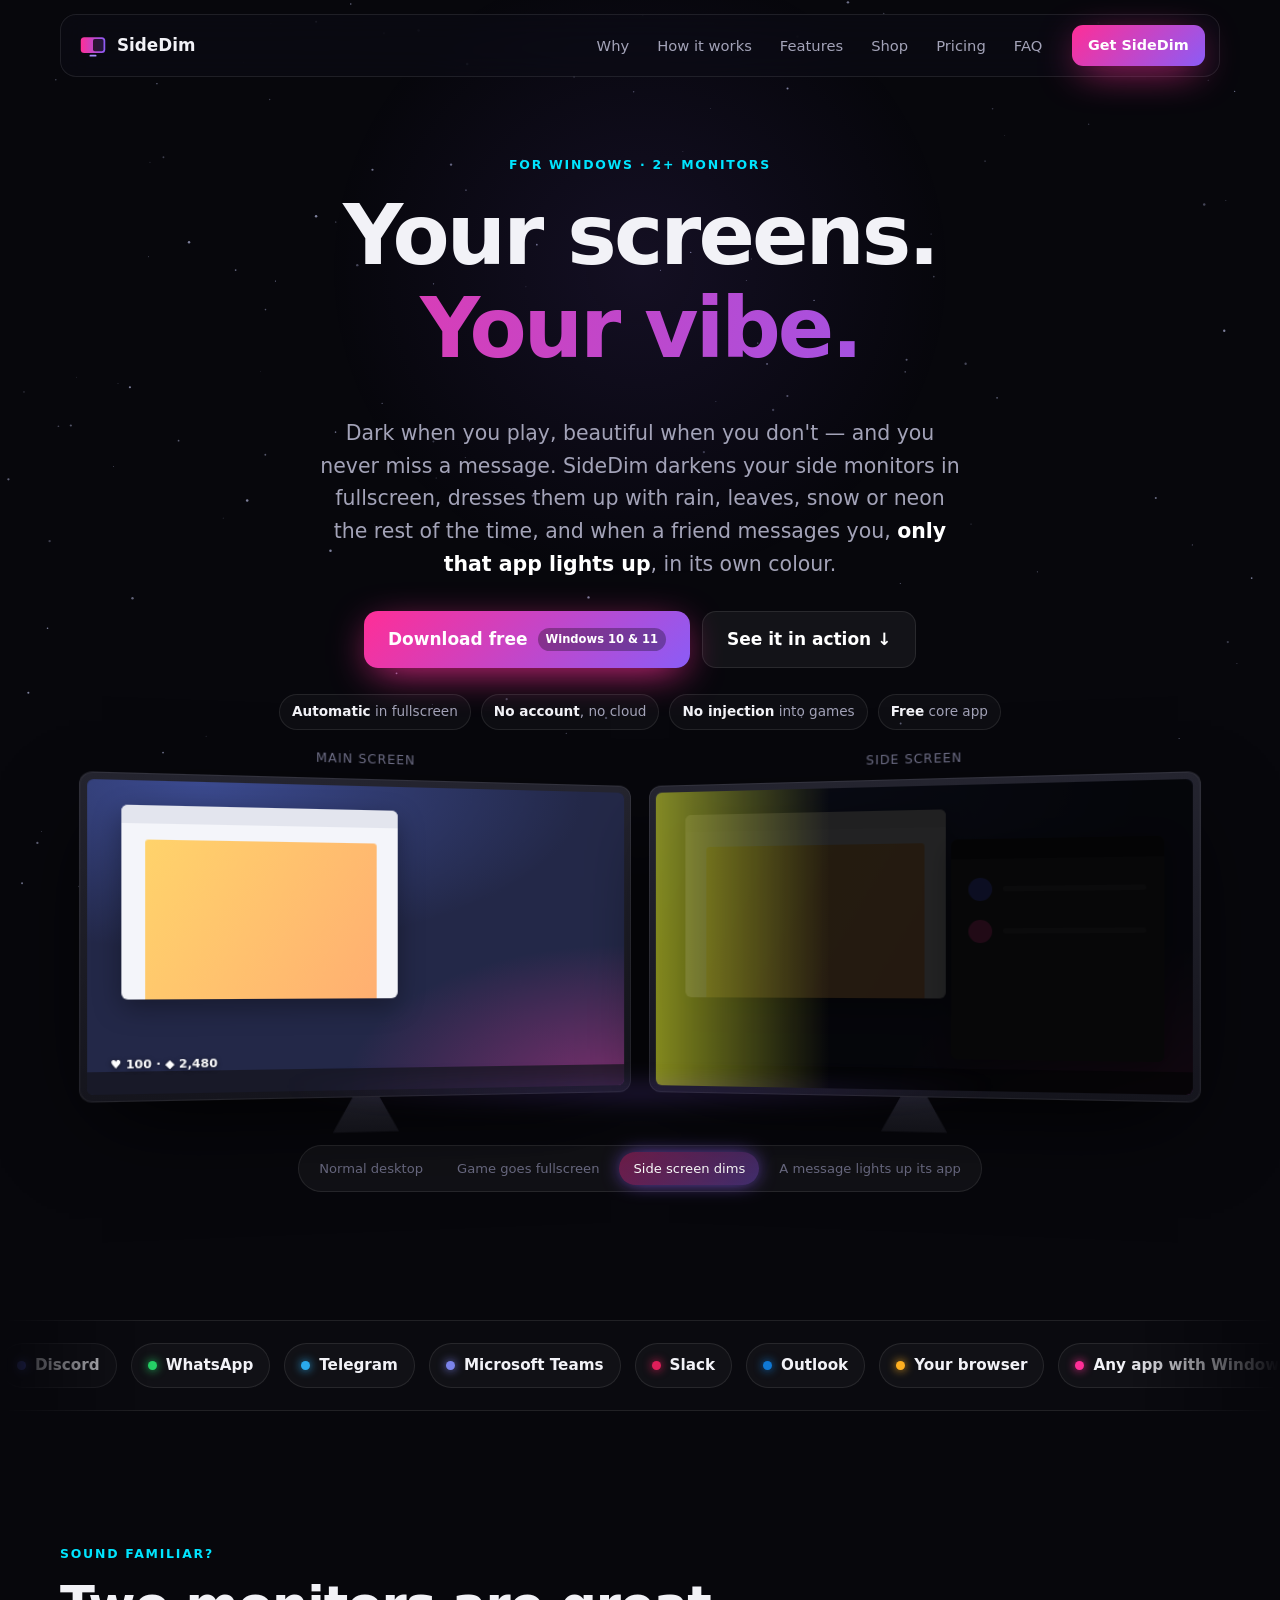
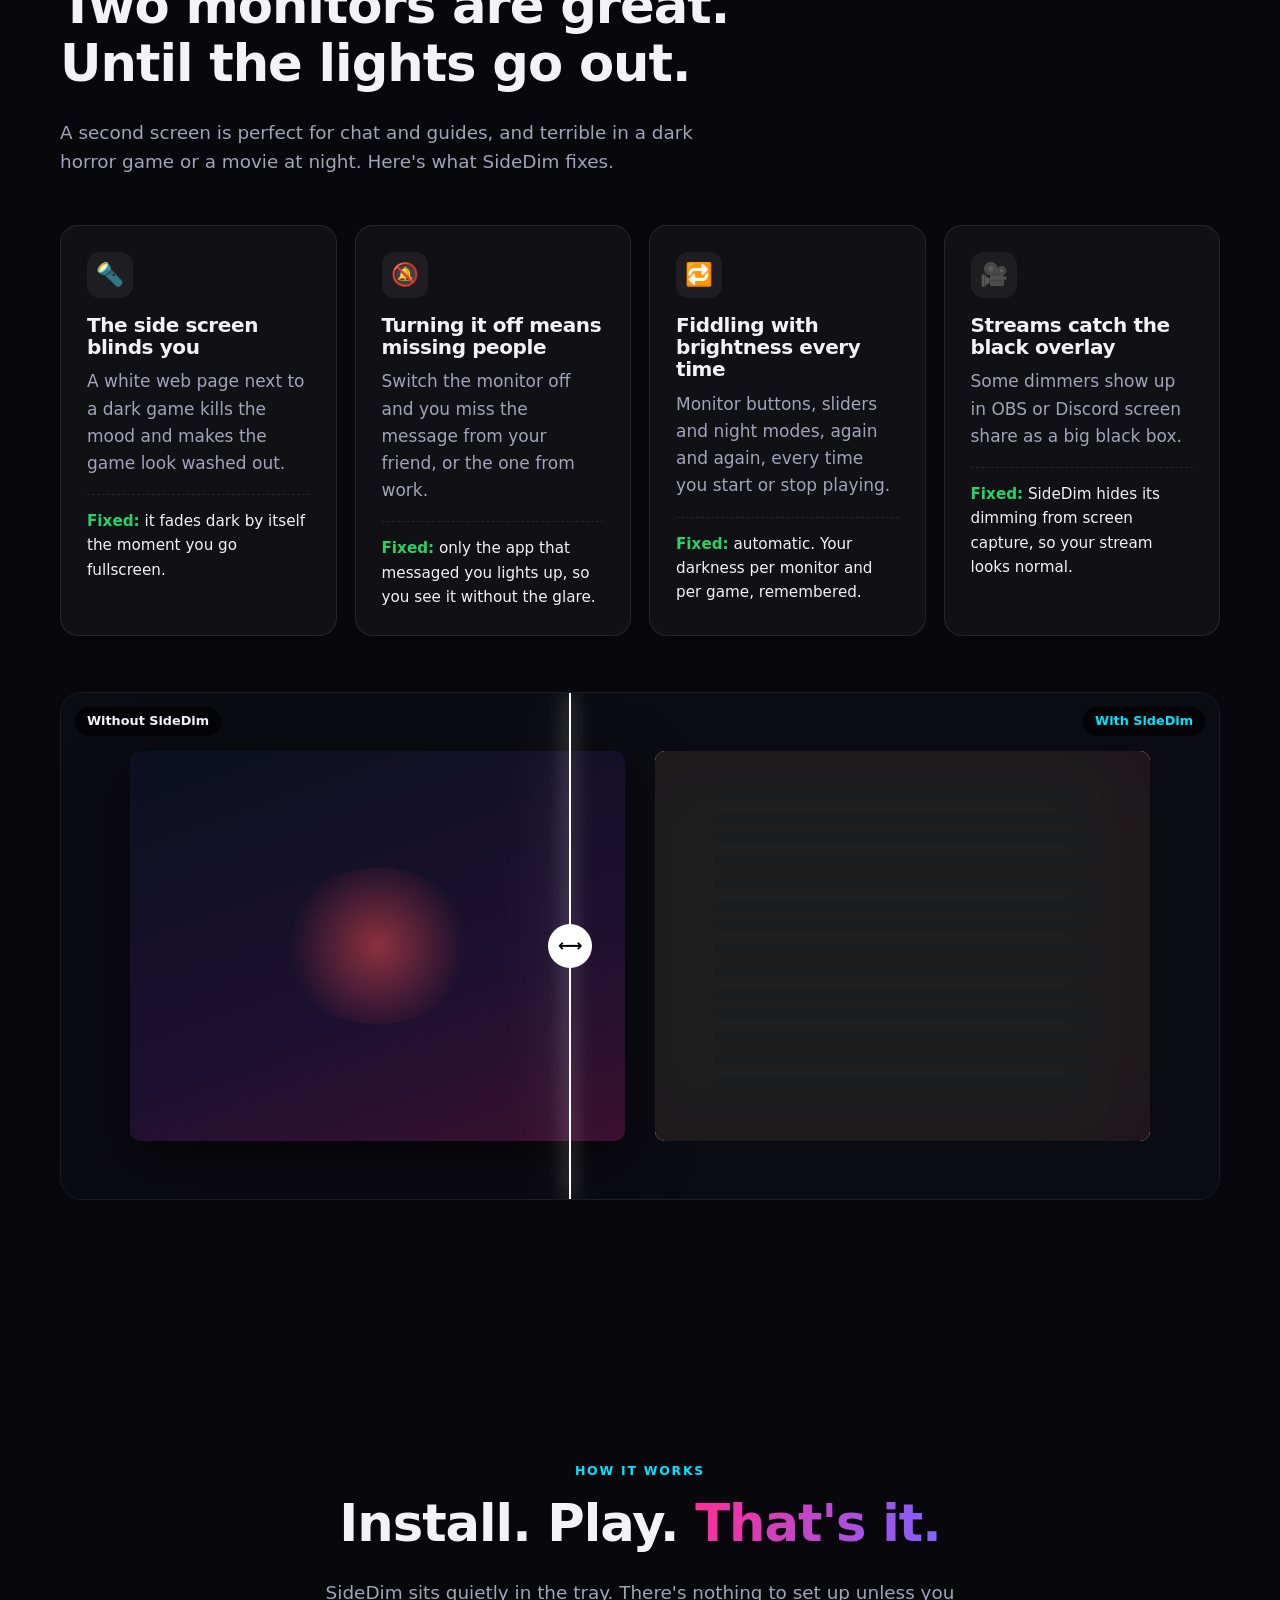
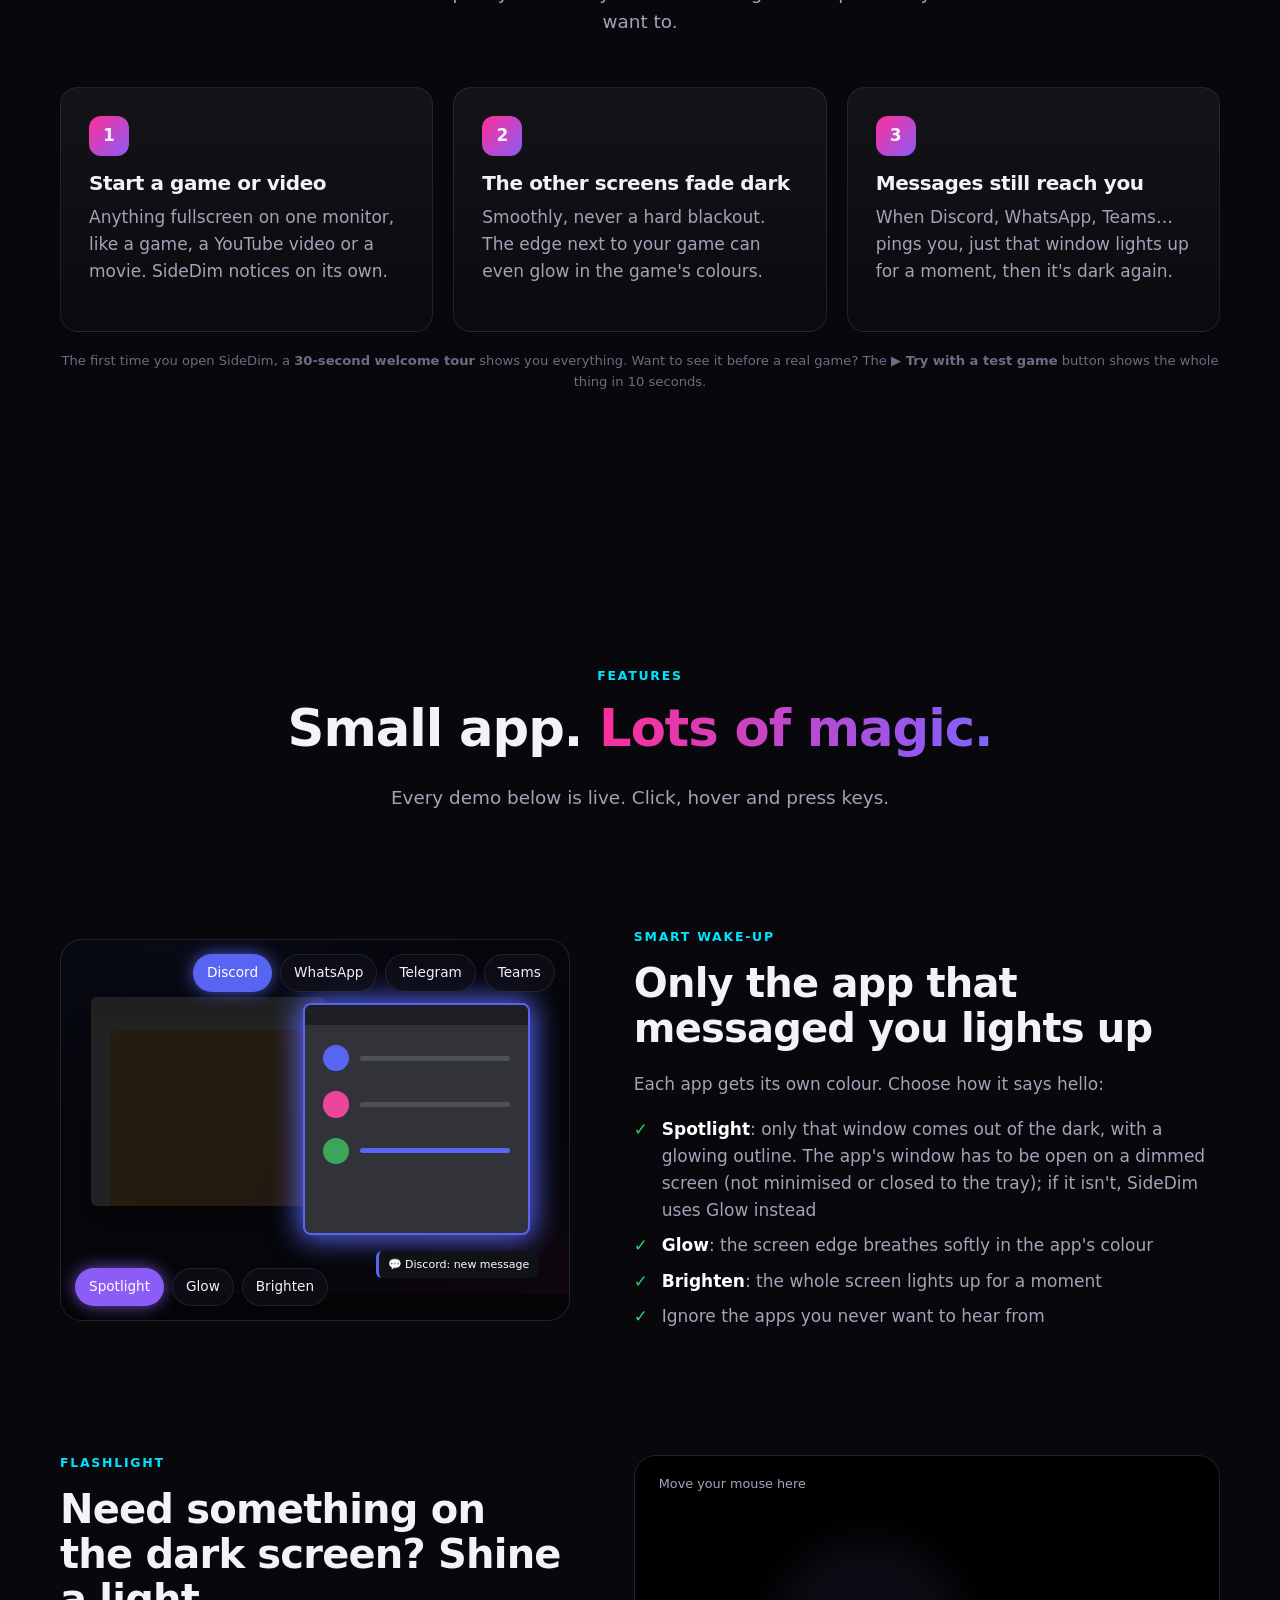
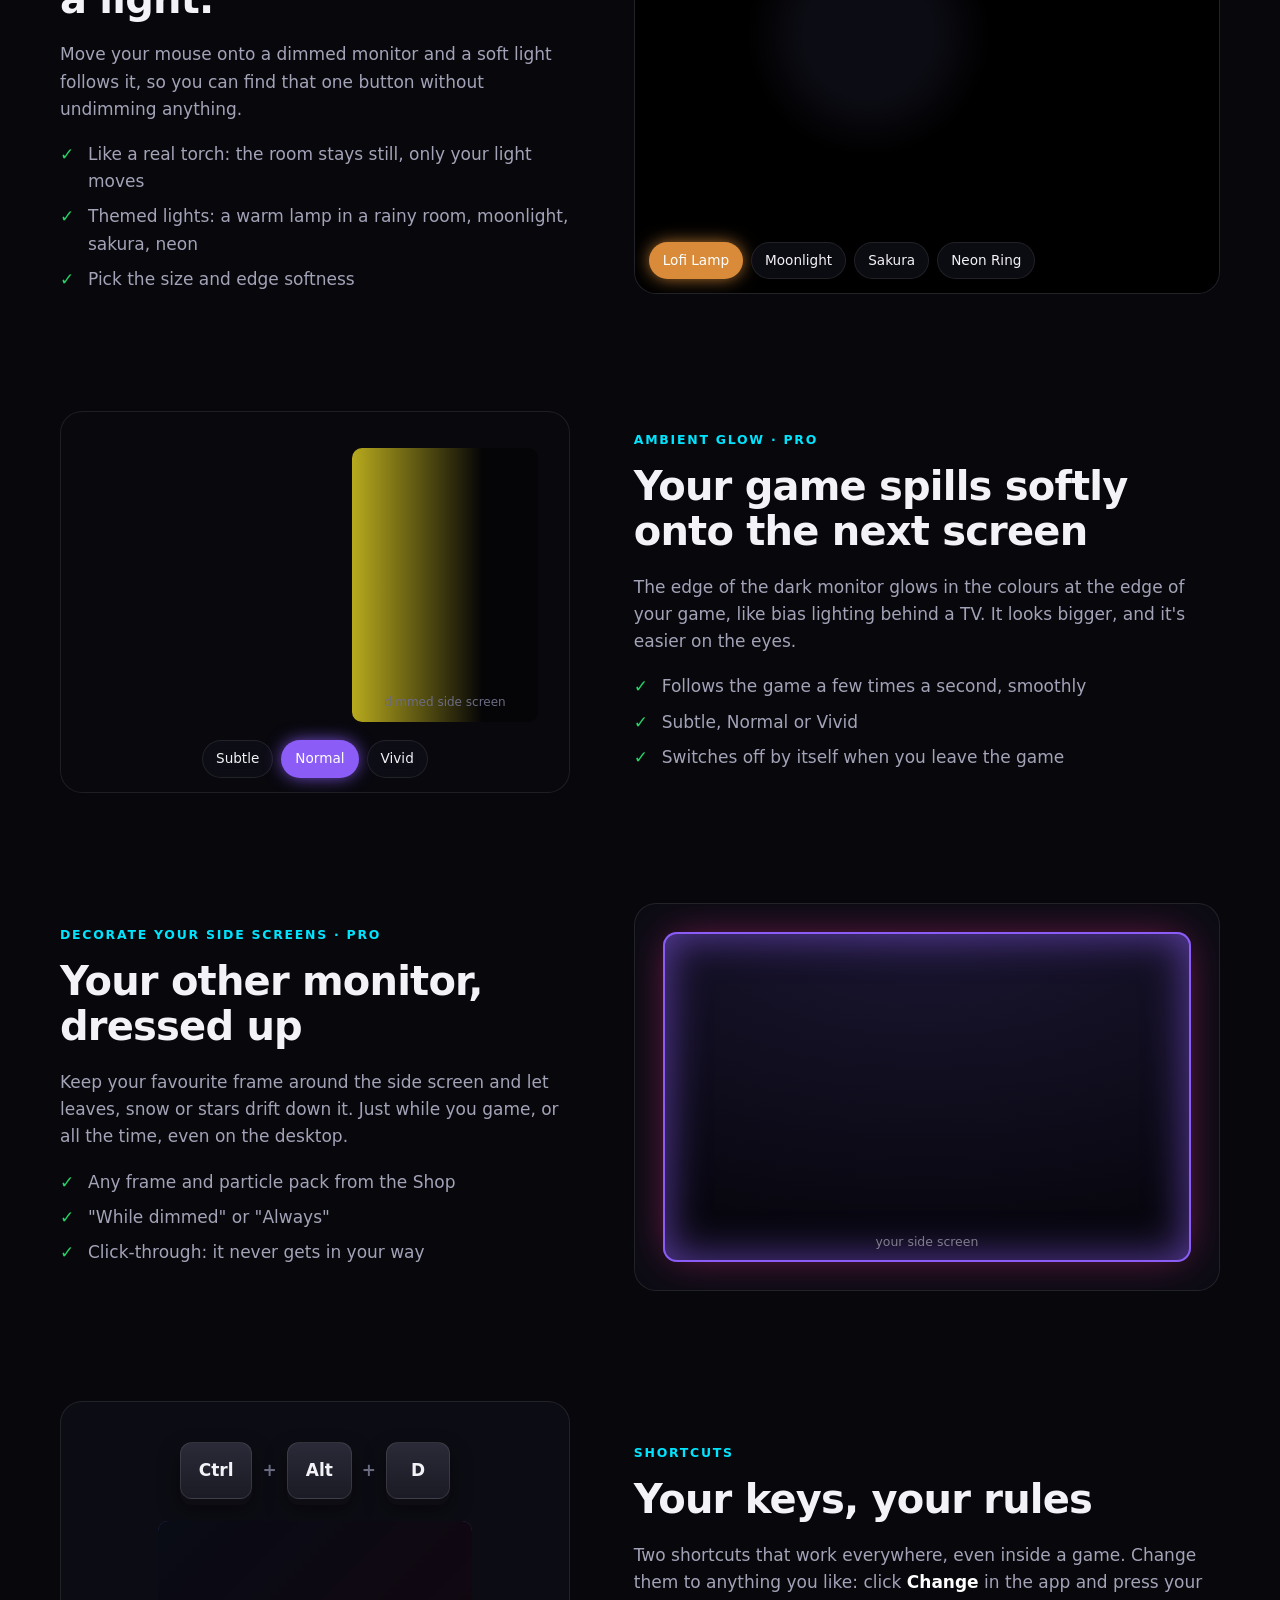
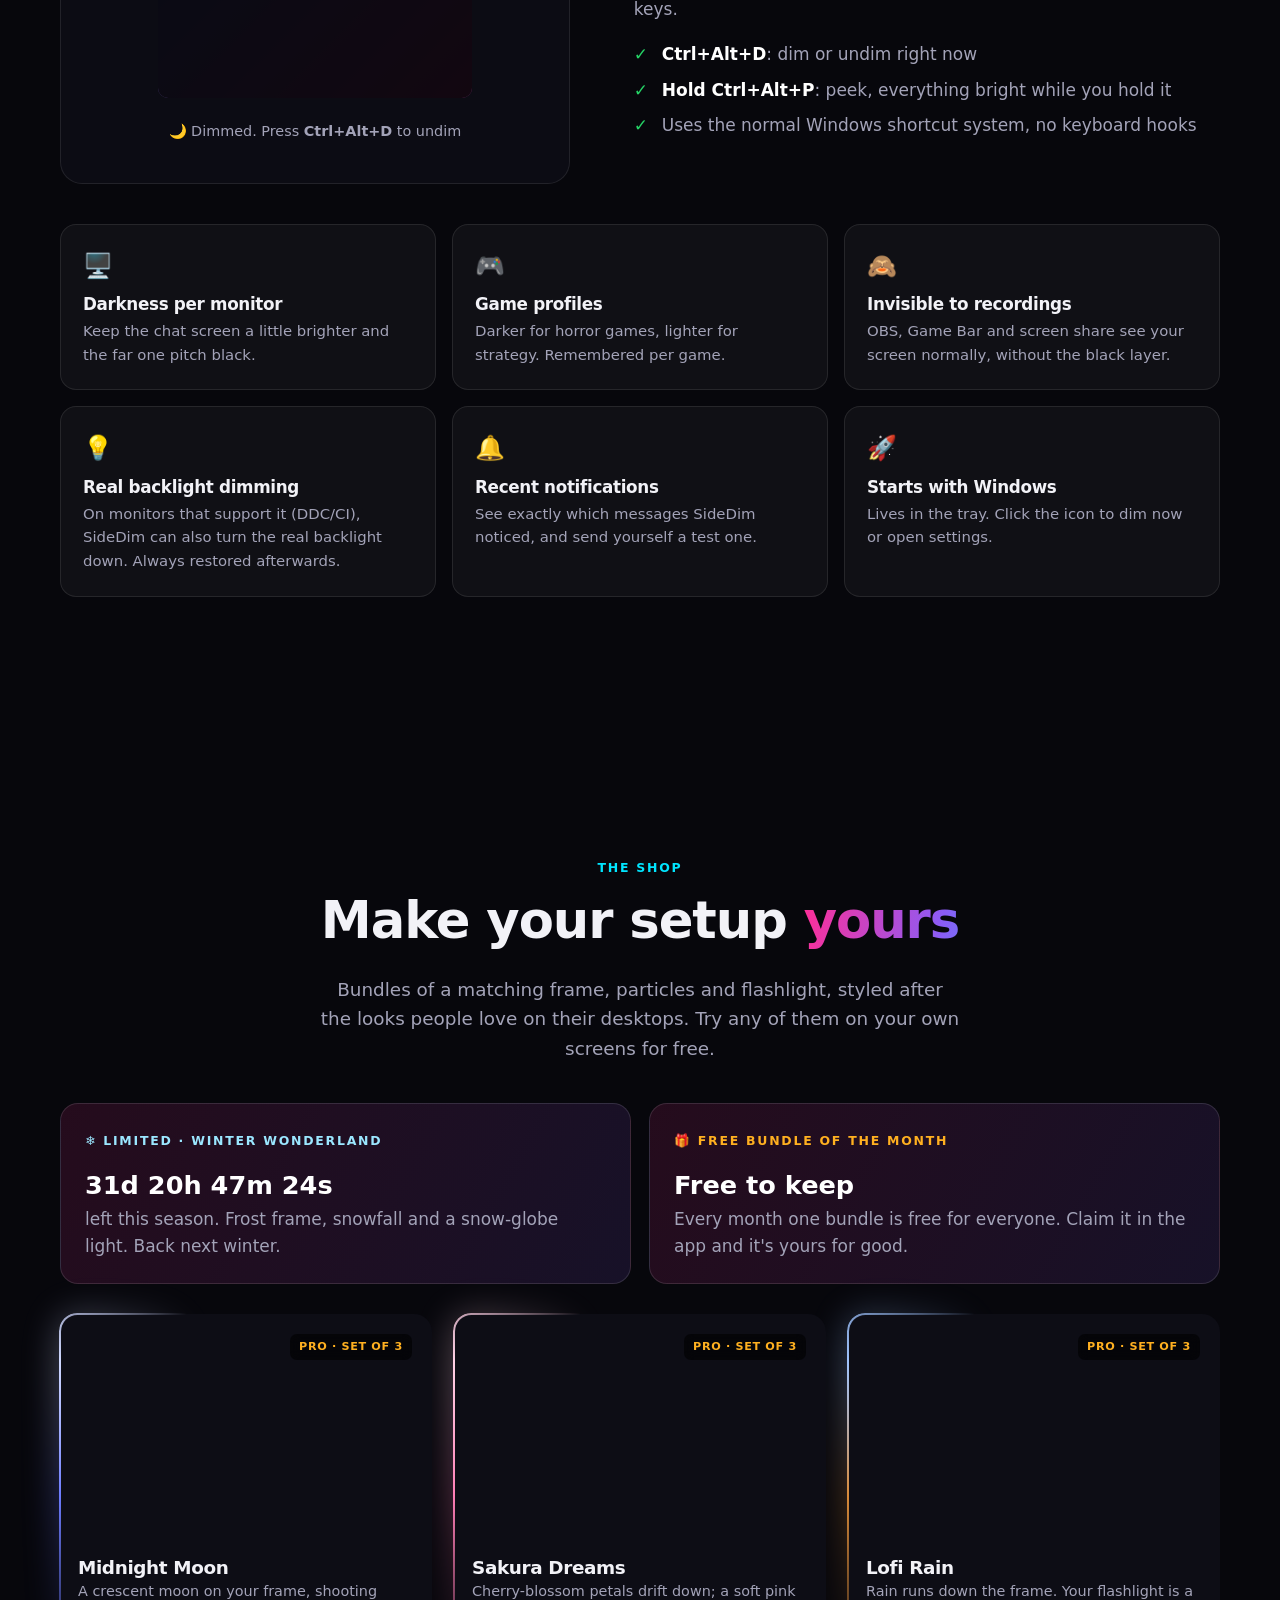
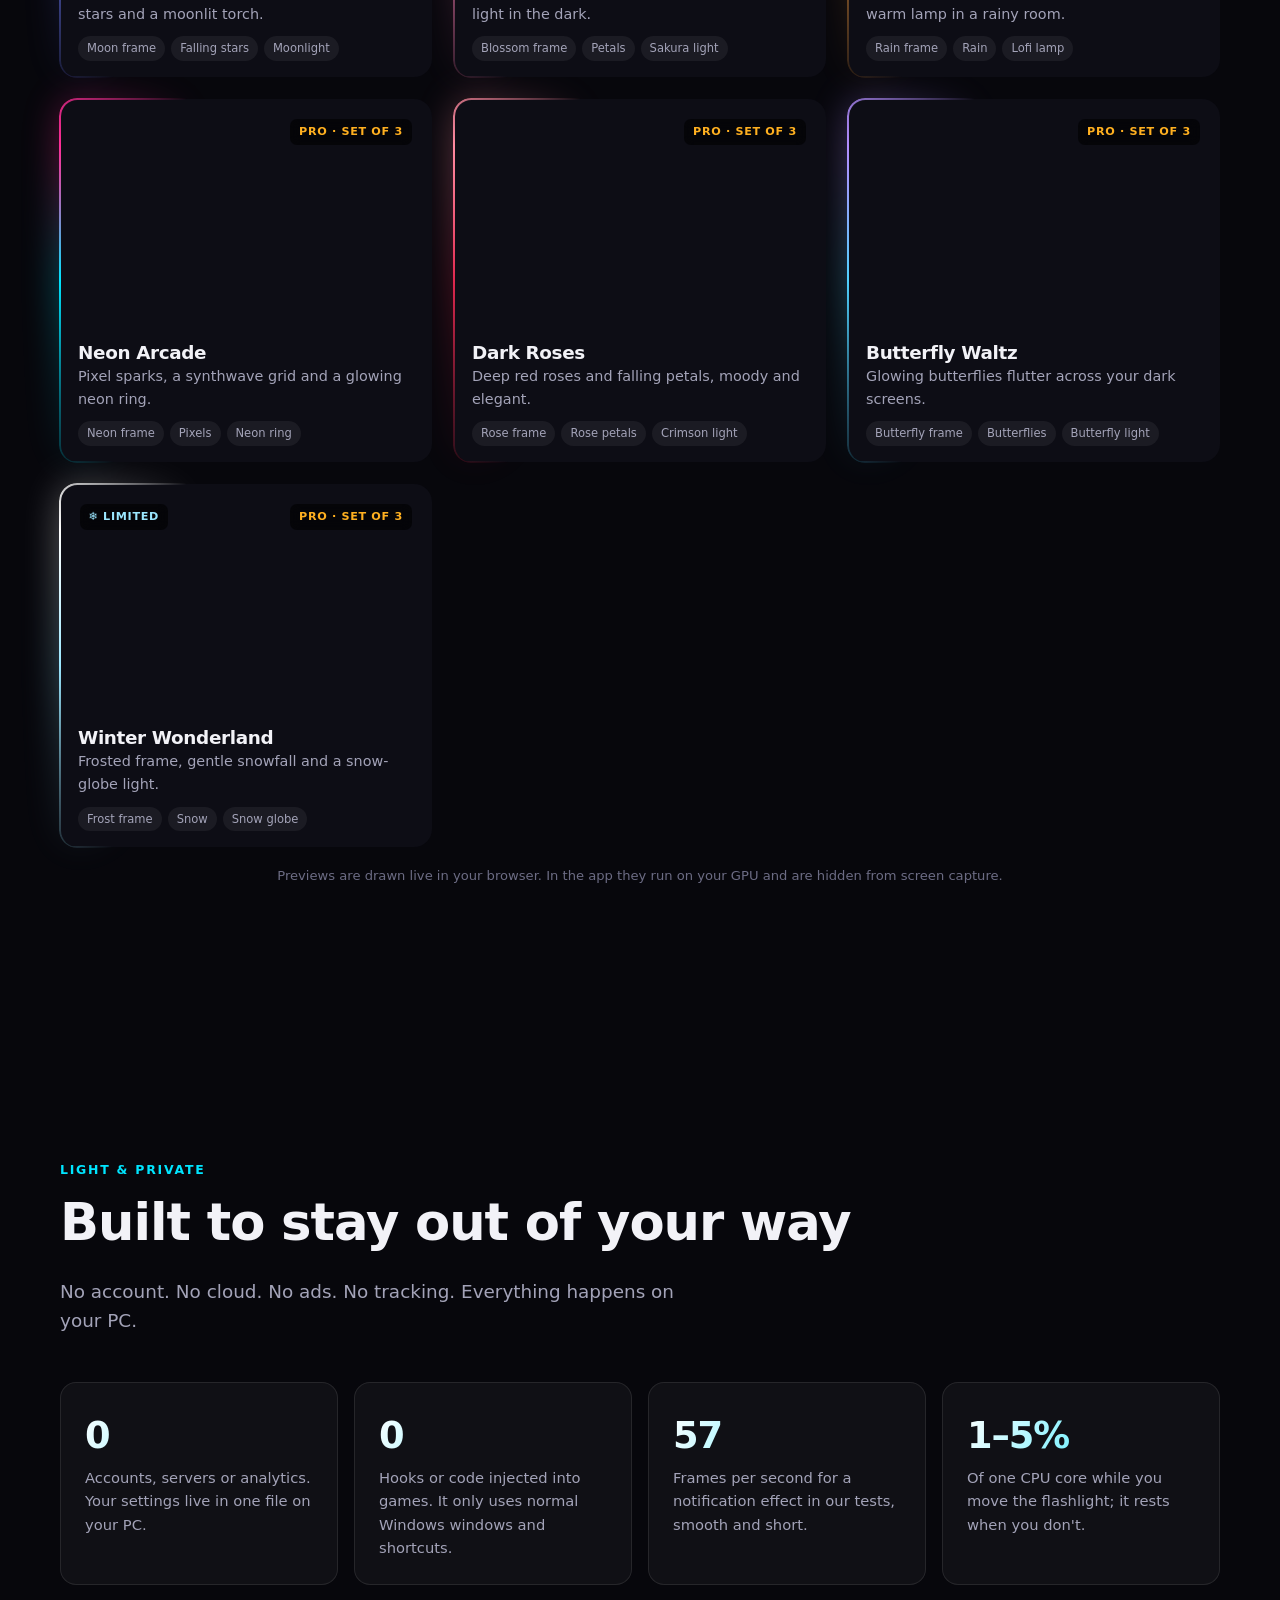
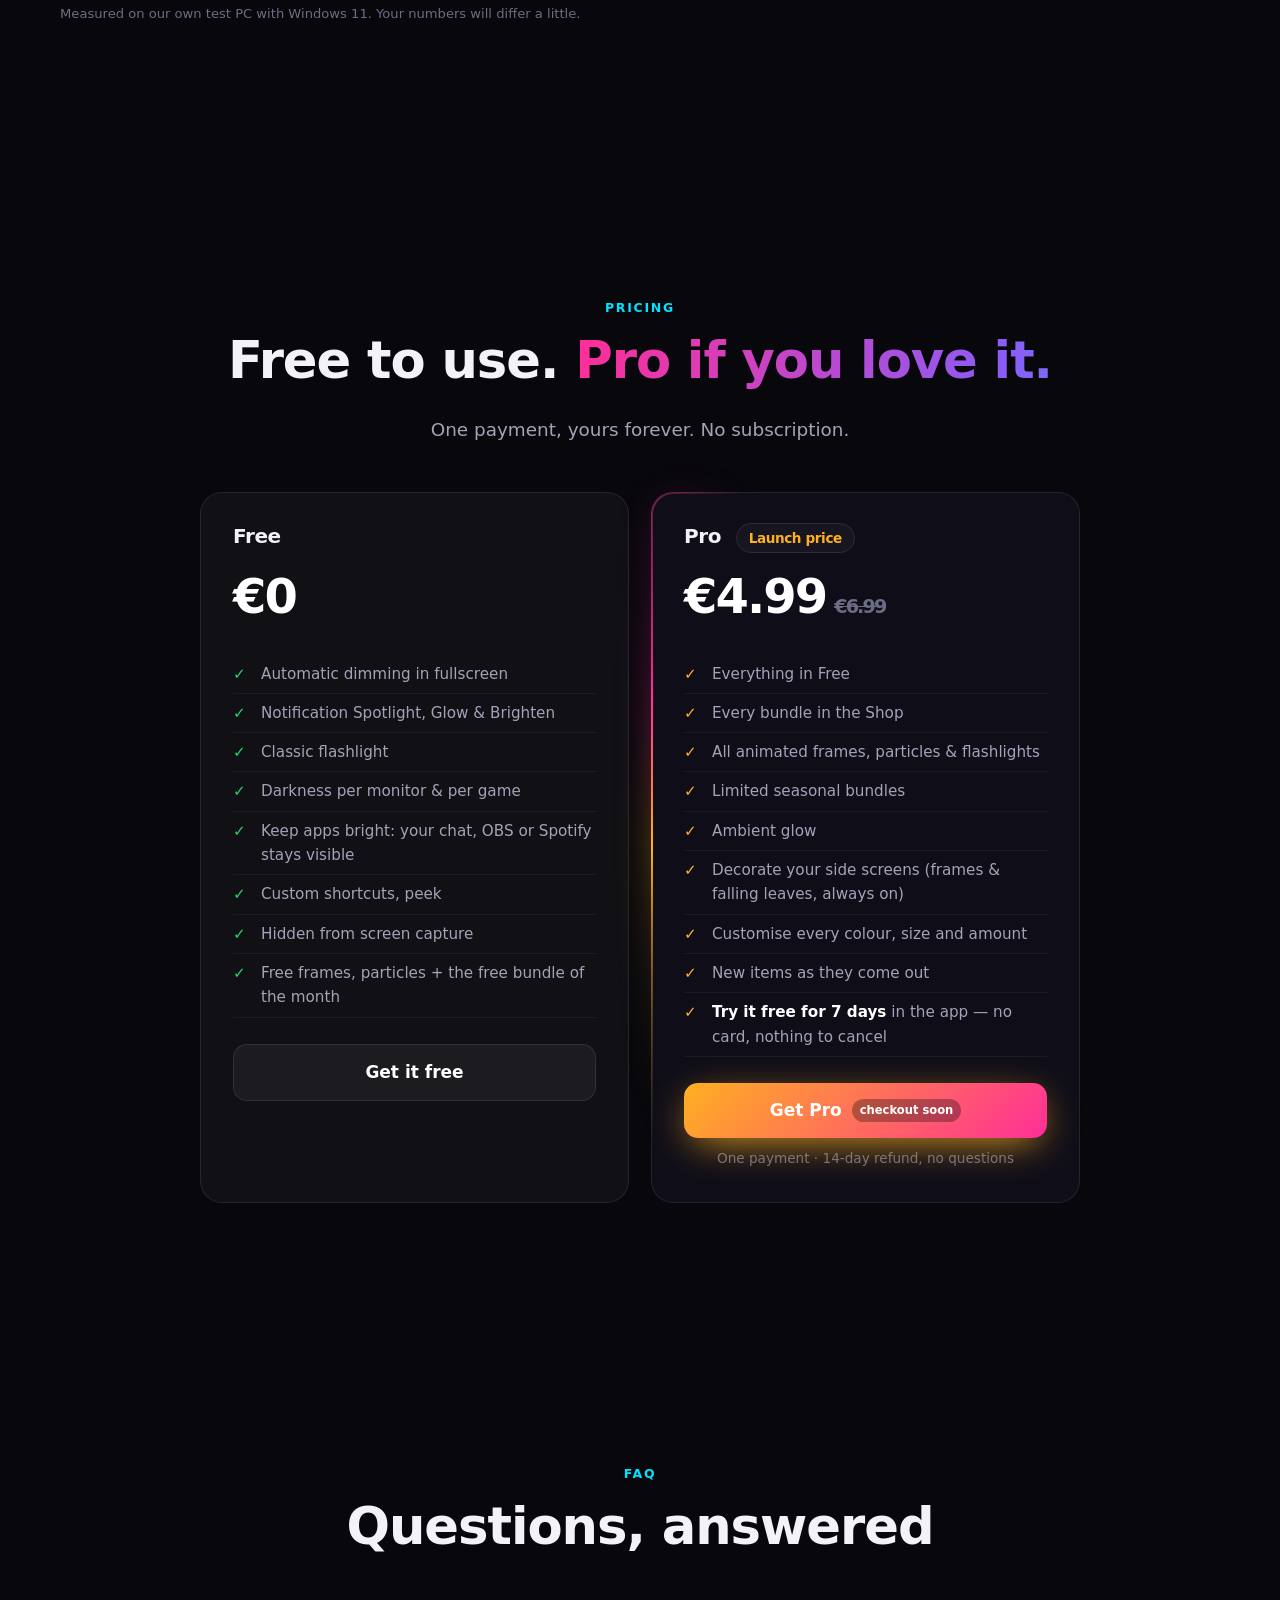
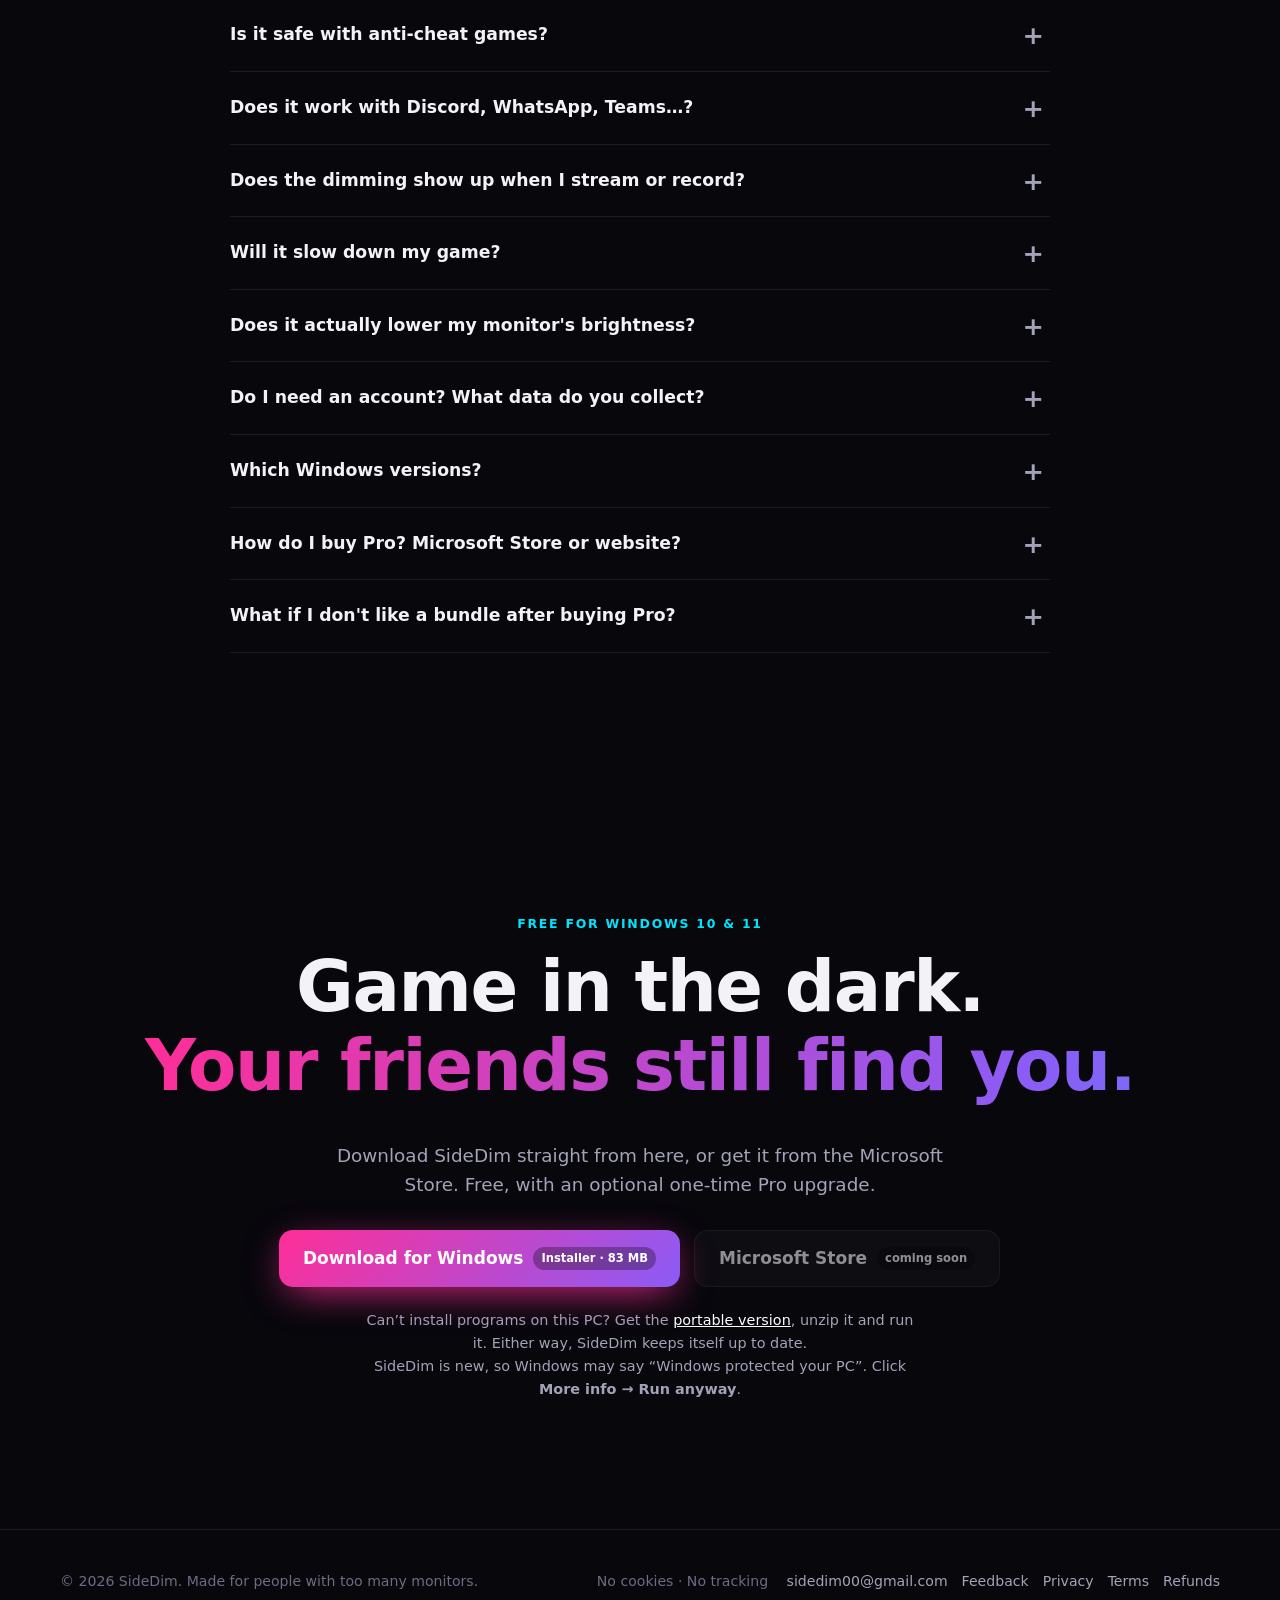
==== index.html @ 699e3fcf "Update SideDim website (2026-11-14 02:16)" ====
<!doctype html>
<html lang="en">
<head>
  <meta charset="utf-8">
  <meta name="viewport" content="width=device-width, initial-scale=1">
  <title>SideDim — your screens, your vibe</title>
  <meta name="description" content="SideDim darkens your side monitors while you play, decorates them with rain, leaves, snow or neon when you don't, and lights up only the app that messages you. Small, private Windows app.">
  <meta property="og:title" content="SideDim — your screens, your vibe">
  <meta property="og:description" content="Dark when you play, beautiful when you don't, and you never miss a message.">
  <meta name="theme-color" content="#07070c">
  <link rel="icon" href="data:image/svg+xml,%3Csvg xmlns='http://www.w3.org/2000/svg' viewBox='0 0 32 32'%3E%3Cdefs%3E%3ClinearGradient id='g' x1='0' x2='1'%3E%3Cstop offset='0' stop-color='%23ff2e97'/%3E%3Cstop offset='1' stop-color='%238b5cf6'/%3E%3C/linearGradient%3E%3C/defs%3E%3Crect x='2' y='6' width='28' height='18' rx='4' fill='url(%23g)'/%3E%3Crect x='16' y='8' width='12' height='14' rx='2' fill='%2307070c' opacity='.8'/%3E%3Crect x='12' y='26' width='8' height='2' rx='1' fill='%23a78bfa'/%3E%3C/svg%3E">
  <link rel="stylesheet" href="styles.css?v=18">
</head>
<body>
  <canvas class="stars-bg" id="starsBg" aria-hidden="true"></canvas>
  <div class="cursor-light" aria-hidden="true"></div>
  <div class="progress" aria-hidden="true"></div>

  <header class="nav">
    <a class="brand" href="#top" aria-label="SideDim home">
      <svg viewBox="0 0 32 32" aria-hidden="true"><defs><linearGradient id="lg" x1="0" x2="1"><stop offset="0" stop-color="#ff2e97"/><stop offset="1" stop-color="#8b5cf6"/></linearGradient></defs><rect x="2" y="6" width="28" height="18" rx="4" fill="url(#lg)"/><rect x="16" y="8" width="12" height="14" rx="2" fill="#07070c" opacity=".8"/><rect x="12" y="26" width="8" height="2" rx="1" fill="#a78bfa"/></svg>
      SideDim
    </a>
    <nav class="nav-links" aria-label="Sections">
      <a href="#problems">Why</a><a href="#how">How it works</a><a href="#features">Features</a><a href="#shop">Shop</a><a href="#pricing">Pricing</a><a href="#faq">FAQ</a>
    </nav>
    <a class="btn small" href="#get">Get SideDim</a>
  </header>

  <main id="top">
    <!-- ================= HERO ================= -->
    <section class="hero">
      <div class="wrap hero-grid">
        <div>
          <span class="eyebrow fade-up">For Windows · 2+ monitors</span>
          <h1 class="split-in" aria-label="Your screens. Your vibe.">
            <span class="line" data-split>Your screens.</span>
            <span class="line grad-text" data-split>Your vibe.</span>
          </h1>
          <p class="lead fade-up" style="animation-delay:.6s">Dark when you play, beautiful when you don't — and you never miss a message.
            SideDim darkens your side monitors in fullscreen, dresses them up with rain, leaves, snow or neon the rest of the time,
            and when a friend messages you, <b style="color:#fff">only that app lights up</b>, in its own colour.</p>
          <div class="hero-cta fade-up" style="animation-delay:.8s">
            <a class="btn magnetic" href="#get">Download free <span class="soon">Windows 10 &amp; 11</span></a>
            <a class="btn ghost magnetic" href="#how">See it in action ↓</a>
          </div>
          <div class="chips fade-up" style="animation-delay:1s">
            <span class="chip"><b>Automatic</b> in fullscreen</span>
            <span class="chip"><b>No account</b>, no cloud</span>
            <span class="chip"><b>No injection</b> into games</span>
            <span class="chip"><b>Free</b> core app</span>
          </div>
        </div>

        <div class="fade-up" style="animation-delay:.4s">
          <div class="desk" id="heroDesk">
            <div class="monitor left">
              <div class="mlabel">Main screen</div>
              <div class="screen">
                <div class="wall"></div>
                <div class="win browser"><div class="bar"></div><div class="row hero"></div><div class="row"></div><div class="row w60"></div></div>
                <div class="taskbar"></div>
                <div class="game"><canvas id="heroGame" width="520" height="300"></canvas><div class="hud">♥ 100 · ◆ 2,480</div></div>
              </div>
            </div>
            <div class="monitor right">
              <div class="mlabel">Side screen</div>
              <div class="screen" id="heroSide" style="--app:#5865f2">
                <div class="wall"></div>
                <div class="win browser"><div class="bar"></div><div class="row hero"></div><div class="row"></div><div class="row w60"></div></div>
                <div class="win chat"><div class="bar"></div>
                  <div class="msg"><i class="av"></i><i class="tx"></i></div>
                  <div class="msg"><i class="av b"></i><i class="tx"></i></div>
                  <div class="msg new"><i class="av c"></i><i class="tx" style="background:#9aa0ff"></i></div>
                </div>
                <div class="taskbar"></div>
                <div class="dimmer"></div>
                <div class="ambient on-left"></div>
                <div class="toast">💬 Alex: you on tonight?</div>
              </div>
            </div>
          </div>
          <div class="demo-caption">
            <div class="steps-pill" id="heroSteps">
              <span data-s="0">Normal desktop</span><span data-s="1">Game goes fullscreen</span><span data-s="2">Side screen dims</span><span data-s="3">A message lights up its app</span>
            </div>
          </div>
        </div>
      </div>
    </section>

    <!-- ================= WORKS WITH (endless strip) ================= -->
    <div class="marquee" aria-label="Works with apps that show Windows notifications, like Discord, WhatsApp, Telegram, Microsoft Teams, Slack, Outlook and your browser">
      <div class="marquee-track" aria-hidden="true">
        <span style="--c:#5865f2">Discord</span><span style="--c:#25d366">WhatsApp</span><span style="--c:#2aabee">Telegram</span><span style="--c:#7b83eb">Microsoft Teams</span><span style="--c:#e01e5a">Slack</span><span style="--c:#0f78d4">Outlook</span><span style="--c:#ffb020">Your browser</span><span style="--c:#ff2e97">Any app with Windows notifications</span>
        <span style="--c:#5865f2">Discord</span><span style="--c:#25d366">WhatsApp</span><span style="--c:#2aabee">Telegram</span><span style="--c:#7b83eb">Microsoft Teams</span><span style="--c:#e01e5a">Slack</span><span style="--c:#0f78d4">Outlook</span><span style="--c:#ffb020">Your browser</span><span style="--c:#ff2e97">Any app with Windows notifications</span>
      </div>
    </div>

    <!-- ================= PROBLEMS ================= -->
    <section id="problems">
      <div class="wrap">
        <div class="reveal">
          <span class="eyebrow">Sound familiar?</span>
          <h2>Two monitors are great.<br>Until the lights go out.</h2>
          <p class="lead">A second screen is perfect for chat and guides, and terrible in a dark horror game or a movie at night. Here's what SideDim fixes.</p>
        </div>
        <div class="cards">
          <article class="card reveal tilt" style="--d:.0s"><div class="ico">🔦</div><h3>The side screen blinds you</h3><p>A white web page next to a dark game kills the mood and makes the game look washed out.</p><p class="fix"><b>Fixed:</b> it fades dark by itself the moment you go fullscreen.</p></article>
          <article class="card reveal tilt" style="--d:.08s"><div class="ico">🔕</div><h3>Turning it off means missing people</h3><p>Switch the monitor off and you miss the message from your friend, or the one from work.</p><p class="fix"><b>Fixed:</b> only the app that messaged you lights up, so you see it without the glare.</p></article>
          <article class="card reveal tilt" style="--d:.16s"><div class="ico">🔁</div><h3>Fiddling with brightness every time</h3><p>Monitor buttons, sliders and night modes, again and again, every time you start or stop playing.</p><p class="fix"><b>Fixed:</b> automatic. Your darkness per monitor and per game, remembered.</p></article>
          <article class="card reveal tilt" style="--d:.24s"><div class="ico">🎥</div><h3>Streams catch the black overlay</h3><p>Some dimmers show up in OBS or Discord screen share as a big black box.</p><p class="fix"><b>Fixed:</b> SideDim hides its dimming from screen capture, so your stream looks normal.</p></article>
        </div>

        <div class="compare reveal" id="compare" style="--pos:50%" role="slider" aria-label="Before and after SideDim" aria-valuemin="0" aria-valuemax="100" aria-valuenow="50" tabindex="0">
          <div class="side before"><div class="scr g"></div><div class="scr s"></div></div>
          <div class="side after"><div class="scr g"></div><div class="scr s"></div></div>
          <span class="tag l">Without SideDim</span><span class="tag r">With SideDim</span>
          <div class="handle"></div>
        </div>
      </div>
    </section>

    <!-- ================= HOW ================= -->
    <section id="how">
      <div class="wrap center">
        <div class="reveal">
          <span class="eyebrow">How it works</span>
          <h2>Install. Play. <span class="grad-text">That's it.</span></h2>
          <p class="lead">SideDim sits quietly in the tray. There's nothing to set up unless you want to.</p>
        </div>
        <div class="steps" style="text-align:left">
          <div class="step reveal" style="--d:0s"><h3>Start a game or video</h3><p>Anything fullscreen on one monitor, like a game, a YouTube video or a movie. SideDim notices on its own.</p></div>
          <div class="step reveal" style="--d:.1s"><h3>The other screens fade dark</h3><p>Smoothly, never a hard blackout. The edge next to your game can even glow in the game's colours.</p></div>
          <div class="step reveal" style="--d:.2s"><h3>Messages still reach you</h3><p>When Discord, WhatsApp, Teams… pings you, just that window lights up for a moment, then it's dark again.</p></div>
        </div>
        <p class="fine reveal">The first time you open SideDim, a <b>30-second welcome tour</b> shows you everything. Want to see it before a real game? The <b>▶ Try with a test game</b> button shows the whole thing in 10 seconds.</p>
      </div>
    </section>

    <!-- ================= FEATURES ================= -->
    <section id="features">
      <div class="wrap">
        <div class="center reveal">
          <span class="eyebrow">Features</span>
          <h2>Small app. <span class="grad-text">Lots of magic.</span></h2>
          <p class="lead">Every demo below is live. Click, hover and press keys.</p>
        </div>

        <!-- notifications -->
        <div class="feature">
          <div class="f-text reveal">
            <span class="eyebrow">Smart wake-up</span>
            <h2 style="font-size:clamp(1.7rem,3.4vw,2.5rem)">Only the app that messaged you lights up</h2>
            <p>Each app gets its own colour. Choose how it says hello:</p>
            <ul>
              <li><b style="color:#fff">Spotlight</b>: only that window comes out of the dark, with a glowing outline. The app's window has to be open on a dimmed screen (not minimised or closed to the tray); if it isn't, SideDim uses Glow instead</li>
              <li><b style="color:#fff">Glow</b>: the screen edge breathes softly in the app's colour</li>
              <li><b style="color:#fff">Brighten</b>: the whole screen lights up for a moment</li>
              <li>Ignore the apps you never want to hear from</li>
            </ul>
          </div>
          <div class="stage nstage reveal" id="nStage" style="--app:#5865f2">
            <div class="desk2 screen" style="border-radius:0">
              <div class="wall"></div>
              <div class="win browser"><div class="bar"></div><div class="row hero"></div><div class="row"></div><div class="row w60"></div></div>
              <div class="win chat"><div class="bar"></div>
                <div class="msg"><i class="av"></i><i class="tx"></i></div>
                <div class="msg"><i class="av b"></i><i class="tx"></i></div>
                <div class="msg new"><i class="av c"></i><i class="tx" style="background:var(--app)"></i></div>
              </div>
              <div class="taskbar"></div>
              <div class="dimmer"></div>
              <div class="edge"></div>
              <div class="toast" id="nToast">💬 New message</div>
            </div>
            <div class="stage-ui">
              <button class="pill on" data-effect="spot" style="--pc:#8b5cf6">Spotlight</button>
              <button class="pill" data-effect="glow" style="--pc:#8b5cf6">Glow</button>
              <button class="pill" data-effect="bright" style="--pc:#8b5cf6">Brighten</button>
            </div>
            <div class="stage-ui top">
              <button class="pill on" data-app="#5865f2" data-name="Discord" style="--pc:#5865f2">Discord</button>
              <button class="pill" data-app="#25d366" data-name="WhatsApp" style="--pc:#1fa855">WhatsApp</button>
              <button class="pill" data-app="#2aabee" data-name="Telegram" style="--pc:#2aabee">Telegram</button>
              <button class="pill" data-app="#7b83eb" data-name="Teams" style="--pc:#6264a7">Teams</button>
            </div>
          </div>
        </div>

        <!-- flashlight -->
        <div class="feature">
          <div class="f-text reveal">
            <span class="eyebrow">Flashlight</span>
            <h2 style="font-size:clamp(1.7rem,3.4vw,2.5rem)">Need something on the dark screen? Shine a light.</h2>
            <p>Move your mouse onto a dimmed monitor and a soft light follows it, so you can find that one button without undimming anything.</p>
            <ul>
              <li>Like a real torch: the room stays still, only your light moves</li>
              <li>Themed lights: a warm lamp in a rainy room, moonlight, sakura, neon</li>
              <li>Pick the size and edge softness</li>
            </ul>
          </div>
          <div class="stage lstage reveal" id="lStage">
            <canvas id="lCanvas"></canvas>
            <div class="dark"></div><div class="ring"></div>
            <div class="stage-ui">
              <button class="pill on" data-scene="rain" style="--pc:#d98b3a">Lofi Lamp</button>
              <button class="pill" data-scene="stars" style="--pc:#6d7cff">Moonlight</button>
              <button class="pill" data-scene="sakura" style="--pc:#ff7eb6">Sakura</button>
              <button class="pill" data-scene="neon" style="--pc:#00e5ff">Neon Ring</button>
            </div>
            <span class="hint">Move your mouse here</span>
          </div>
        </div>

        <!-- ambient -->
        <div class="feature">
          <div class="f-text reveal">
            <span class="eyebrow">Ambient glow · Pro</span>
            <h2 style="font-size:clamp(1.7rem,3.4vw,2.5rem)">Your game spills softly onto the next screen</h2>
            <p>The edge of the dark monitor glows in the colours at the edge of your game, like bias lighting behind a TV. It looks bigger, and it's easier on the eyes.</p>
            <ul>
              <li>Follows the game a few times a second, smoothly</li>
              <li>Subtle, Normal or Vivid</li>
              <li>Switches off by itself when you leave the game</li>
            </ul>
          </div>
          <div class="stage astage reveal" id="aStage">
            <div class="a-game"><canvas id="aCanvas" width="400" height="300"></canvas></div>
            <div class="a-side"><div class="glow" id="aGlow"></div><div class="note">dimmed side screen</div></div>
            <div class="stage-ui" style="justify-content:center">
              <button class="pill" data-amb="0.45" style="--pc:#8b5cf6">Subtle</button>
              <button class="pill on" data-amb="0.75" style="--pc:#8b5cf6">Normal</button>
              <button class="pill" data-amb="1" style="--pc:#8b5cf6">Vivid</button>
            </div>
          </div>
        </div>

        <!-- decorate -->
        <div class="feature">
          <div class="f-text reveal">
            <span class="eyebrow">Decorate your side screens · Pro</span>
            <h2 style="font-size:clamp(1.7rem,3.4vw,2.5rem)">Your other monitor, dressed up</h2>
            <p>Keep your favourite frame around the side screen and let leaves, snow or stars drift down it. Just while you game, or all the time, even on the desktop.</p>
            <ul>
              <li>Any frame and particle pack from the Shop</li>
              <li>"While dimmed" or "Always"</li>
              <li>Click-through: it never gets in your way</li>
            </ul>
          </div>
          <div class="stage dstage reveal" aria-hidden="true">
            <div class="d-screen">
              <span class="leaf" style="--x:12%;--t:7s;--dl:0s">🍂</span>
              <span class="leaf" style="--x:34%;--t:9s;--dl:2s">🍁</span>
              <span class="leaf" style="--x:58%;--t:8s;--dl:4s">🍂</span>
              <span class="leaf" style="--x:80%;--t:10s;--dl:1s">🍁</span>
              <span class="leaf" style="--x:46%;--t:11s;--dl:6s">🍂</span>
              <div class="note">your side screen</div>
            </div>
          </div>
        </div>

        <!-- hotkeys -->
        <div class="feature">
          <div class="f-text reveal">
            <span class="eyebrow">Shortcuts</span>
            <h2 style="font-size:clamp(1.7rem,3.4vw,2.5rem)">Your keys, your rules</h2>
            <p>Two shortcuts that work everywhere, even inside a game. Change them to anything you like: click <b style="color:#fff">Change</b> in the app and press your keys.</p>
            <ul>
              <li><b style="color:#fff">Ctrl+Alt+D</b>: dim or undim right now</li>
              <li><b style="color:#fff">Hold Ctrl+Alt+P</b>: peek, everything bright while you hold it</li>
              <li>Uses the normal Windows shortcut system, no keyboard hooks</li>
            </ul>
          </div>
          <div class="stage kstage reveal" id="kStage" tabindex="0" aria-label="Shortcut demo: press Ctrl+Alt+D or hold Ctrl+Alt+P">
            <div class="keys"><span class="key" data-k="Control">Ctrl</span><span class="plus">+</span><span class="key" data-k="Alt">Alt</span><span class="plus">+</span><span class="key" data-k="d">D</span></div>
            <div class="mini"><div class="dimmer" style="opacity:.85"></div></div>
            <div class="status" id="kStatus">Try it: press <b>Ctrl+Alt+D</b>, hold <b>Ctrl+Alt+P</b>, or click the keys</div>
          </div>
        </div>

        <div class="minis">
          <div class="mini-f reveal"><span class="em">🖥️</span><h3>Darkness per monitor</h3><p>Keep the chat screen a little brighter and the far one pitch black.</p></div>
          <div class="mini-f reveal" style="--d:.05s"><span class="em">🎮</span><h3>Game profiles</h3><p>Darker for horror games, lighter for strategy. Remembered per game.</p></div>
          <div class="mini-f reveal" style="--d:.1s"><span class="em">🙈</span><h3>Invisible to recordings</h3><p>OBS, Game Bar and screen share see your screen normally, without the black layer.</p></div>
          <div class="mini-f reveal" style="--d:.15s"><span class="em">💡</span><h3>Real backlight dimming</h3><p>On monitors that support it (DDC/CI), SideDim can also turn the real backlight down. Always restored afterwards.</p></div>
          <div class="mini-f reveal" style="--d:.2s"><span class="em">🔔</span><h3>Recent notifications</h3><p>See exactly which messages SideDim noticed, and send yourself a test one.</p></div>
          <div class="mini-f reveal" style="--d:.25s"><span class="em">🚀</span><h3>Starts with Windows</h3><p>Lives in the tray. Click the icon to dim now or open settings.</p></div>
        </div>
      </div>
    </section>

    <!-- ================= SHOP ================= -->
    <section id="shop">
      <div class="wrap">
        <div class="center reveal">
          <span class="eyebrow">The Shop</span>
          <h2>Make your setup <span class="grad-text">yours</span></h2>
          <p class="lead">Bundles of a matching frame, particles and flashlight, styled after the looks people love on their desktops. Try any of them on your own screens for free.</p>
        </div>

        <div class="promo">
          <div class="reveal"><span class="eyebrow" style="color:#9be7ff">❄ Limited · Winter Wonderland</span><div class="count" id="winterCount">-</div><p style="margin:0">left this season. Frost frame, snowfall and a snow-globe light. Back next winter.</p></div>
          <div class="reveal" style="--d:.1s"><span class="eyebrow" style="color:var(--amber)">🎁 Free bundle of the month</span><div class="count">Free to keep</div><p style="margin:0">Every month one bundle is free for everyone. Claim it in the app and it's yours for good.</p></div>
        </div>

        <div class="bundles" id="bundles"></div>
        <p class="fine center">Previews are drawn live in your browser. In the app they run on your GPU and are hidden from screen capture.</p>
      </div>
    </section>

    <!-- ================= TRUST ================= -->
    <section id="trust">
      <div class="wrap">
        <div class="reveal">
          <span class="eyebrow">Light & private</span>
          <h2>Built to stay out of your way</h2>
          <p class="lead">No account. No cloud. No ads. No tracking. Everything happens on your PC.</p>
        </div>
        <div class="stats">
          <div class="stat reveal"><div class="n">0</div><p>Accounts, servers or analytics. Your settings live in one file on your PC.</p></div>
          <div class="stat reveal" style="--d:.06s"><div class="n">0</div><p>Hooks or code injected into games. It only uses normal Windows windows and shortcuts.</p></div>
          <div class="stat reveal" style="--d:.12s"><div class="n" data-count="57">0</div><p>Frames per second for a notification effect in our tests, smooth and short.</p></div>
          <div class="stat reveal" style="--d:.18s"><div class="n">1–5%</div><p>Of one CPU core while you move the flashlight; it rests when you don't.</p></div>
        </div>
        <p class="fine">Measured on our own test PC with Windows 11. Your numbers will differ a little.</p>
      </div>
    </section>

    <!-- ================= PRICING ================= -->
    <section id="pricing">
      <div class="wrap center">
        <div class="reveal">
          <span class="eyebrow">Pricing</span>
          <h2>Free to use. <span class="grad-text">Pro if you love it.</span></h2>
          <p class="lead">One payment, yours forever. No subscription.</p>
        </div>
        <div class="prices" style="text-align:left">
          <div class="price reveal">
            <h3>Free</h3><div class="amt">€0</div>
            <ul>
              <li>Automatic dimming in fullscreen</li>
              <li>Notification Spotlight, Glow & Brighten</li>
              <li>Classic flashlight</li>
              <li>Darkness per monitor & per game</li>
              <li>Keep apps bright: your chat, OBS or Spotify stays visible</li>
              <li>Custom shortcuts, peek</li>
              <li>Hidden from screen capture</li>
              <li>Free frames, particles + the free bundle of the month</li>
            </ul>
            <a class="btn ghost" href="#get" style="width:100%;justify-content:center">Get it free</a>
          </div>
          <div class="price pro flow reveal" style="--d:.1s">
            <h3>Pro <span class="chip" style="margin-left:8px;color:var(--amber)">Launch price</span></h3><div class="amt">€4.99<s>€6.99</s></div>
            <ul>
              <li>Everything in Free</li>
              <li>Every bundle in the Shop</li>
              <li>All animated frames, particles & flashlights</li>
              <li>Limited seasonal bundles</li>
              <li>Ambient glow</li>
              <li>Decorate your side screens (frames & falling leaves, always on)</li>
              <li>Customise every colour, size and amount</li>
              <li>New items as they come out</li>
              <li><b style="color:#fff">Try it free for 7 days</b> in the app — no card, nothing to cancel</li>
            </ul>
            <a class="btn" href="buy.html" style="width:100%;justify-content:center;--c1:#ffb020;--c2:#ff2e97">Get Pro <span class="soon">checkout soon</span></a>
            <p style="font-size:.85rem;color:var(--dim);margin:10px 0 0;text-align:center">One payment · 14-day refund, no questions</p>
          </div>
        </div>
      </div>
    </section>

    <!-- ================= FAQ ================= -->
    <section id="faq">
      <div class="wrap">
        <div class="center reveal"><span class="eyebrow">FAQ</span><h2>Questions, answered</h2></div>
        <div class="faq reveal">
          <details><summary>Is it safe with anti-cheat games?</summary><p>SideDim never touches the game. It doesn't inject code, hook the keyboard or read game memory. It only places normal see-through windows on your <i>other</i> monitors and uses the standard Windows shortcut system. That's the same kind of thing many overlay and tray apps do.</p></details>
          <details><summary>Does it work with Discord, WhatsApp, Teams…?</summary><p>Yes. SideDim listens to normal Windows notifications, so any app that shows them works: Discord, WhatsApp, Telegram, Teams, Slack, Outlook and more. If an app's notifications are turned off in Windows, SideDim can't see them either. The app's <i>Recent notifications</i> list shows exactly what arrived.</p></details>
          <details><summary>Does the dimming show up when I stream or record?</summary><p>No, not by default. SideDim hides its layers from screen capture, so OBS, Game Bar and Discord screen share record your screens normally. You can turn this off if you <i>want</i> the dimming in your video.</p></details>
          <details><summary>Will it slow down my game?</summary><p>It's built to be tiny. Dimming is a still, see-through layer the GPU draws for free. The effects use a few percent of one CPU core while they play, then rest. It never runs on the monitor with your game.</p></details>
          <details><summary>Does it actually lower my monitor's brightness?</summary><p>By default it darkens with a layer, which works on every monitor. If your monitor supports DDC/CI you can also let SideDim turn down the real backlight. It's always put back, even after a crash.</p></details>
          <details><summary>Do I need an account? What data do you collect?</summary><p>No account. We don't collect anything: no analytics, no telemetry. Settings are stored in a small file on your PC.</p></details>
          <details><summary>Which Windows versions?</summary><p>Windows 11, and Windows 10 (version 2004 or newer). You need two or more monitors to get the most out of it.</p></details>
          <details><summary>How do I buy Pro? Microsoft Store or website?</summary><p>Both versions are the same app. <b>Microsoft Store version:</b> click <i>Get Pro</i> in the app and pay through Microsoft. Your Pro stays tied to your Microsoft account, even on a new PC. <b>Website version:</b> every copy includes the 7-day free trial. Website checkout opens soon on our <a href="buy.html">Pro page</a>: your personal license key will arrive by email, no account needed. Until then, the Microsoft Store version sells Pro. Lost it? Search your inbox for "SideDim", or email us and we'll send it again.</p></details>
          <details><summary>What if I don't like a bundle after buying Pro?</summary><p>Pro unlocks everything in the Shop, so you can switch looks any time. And you can try any bundle on your own screens before buying anything.</p></details>
        </div>
      </div>
    </section>

    <!-- ================= FINAL CTA ================= -->
    <section class="final" id="get">
      <div class="wrap reveal">
        <span class="eyebrow">Free for Windows 10 &amp; 11</span>
        <h2>Game in the dark.<br><span class="grad-text">Your friends still find you.</span></h2>
        <p class="lead" style="margin:0 auto 30px">Download SideDim straight from here, or get it from the Microsoft Store. Free, with an optional one-time Pro upgrade.</p>
        <div class="get-options">
          <a class="btn magnetic" href="https://github.com/Danmad64/sidedim-releases/releases/download/v0.17.1/SideDimApp-win-Setup.exe">Download for Windows <span class="soon">Installer · 83 MB</span></a>
          <!-- When the Store listing is live: replace this <span> with
               <a class="btn ghost magnetic" href="https://apps.microsoft.com/detail/9P0WBP6XT6LK">Get it from Microsoft Store</a> -->
          <span class="btn ghost disabled" aria-disabled="true">Microsoft Store <span class="soon">coming soon</span></span>
        </div>
        <p class="get-notes">
          Can’t install programs on this PC? Get the <a href="https://github.com/Danmad64/sidedim-releases/releases/download/v0.17.1/SideDimApp-win-Portable.zip">portable version</a>, unzip it and run it.
          Either way, SideDim keeps itself up to date.<br>
          SideDim is new, so Windows may say “Windows protected your PC”. Click <b>More info → Run anyway</b>.
        </p>
      </div>
    </section>
  </main>

  <footer>
    <div class="wrap">
      <span>© 2026 SideDim. Made for people with too many monitors.</span>
      <span>No cookies · No tracking <span class="legal-links"><a href="mailto:sidedim00@gmail.com">sidedim00@gmail.com</a><a href="feedback.html">Feedback</a><a href="privacy.html">Privacy</a><a href="terms.html">Terms</a><a href="refund.html">Refunds</a></span></span>
    </div>
  </footer>

  <script src="app.js"></script>
</body>
</html>
---- styles.css ----
/* SideDim website — no frameworks, no web fonts, no trackers. */
@property --angle { syntax: "<angle>"; initial-value: 0deg; inherits: false; }

:root {
  --bg: #07070c;
  --bg2: #0e0e17;
  --card: rgba(255, 255, 255, 0.04);
  --line: rgba(255, 255, 255, 0.09);
  --text: #f2f2f7;
  --muted: #a3a3b8;
  --dim: #6c6c84;
  --violet: #8b5cf6;
  --pink: #ff2e97;
  --cyan: #00e5ff;
  --blurple: #5865f2;
  --green: #25d366;
  --amber: #ffb020;
  --radius: 18px;
  --max: 1160px;
  --font: "Segoe UI Variable Display", "Segoe UI", system-ui, -apple-system, Roboto, sans-serif;
}

* { box-sizing: border-box; }
html { scroll-behavior: smooth; }
body {
  margin: 0; background: var(--bg); color: var(--text); font-family: var(--font);
  font-size: 17px; line-height: 1.6; overflow-x: hidden; -webkit-font-smoothing: antialiased;
}
img, canvas, svg { display: block; max-width: 100%; }
a { color: inherit; }
h1, h2, h3 { line-height: 1.12; margin: 0 0 0.5em; letter-spacing: -0.02em; }
h2 { font-size: clamp(2rem, 4.4vw, 3.2rem); }
h3 { font-size: 1.25rem; }
p { margin: 0 0 1em; color: var(--muted); }
.wrap { width: min(var(--max), calc(100% - 32px)); margin: 0 auto; }
section { padding: clamp(72px, 10vw, 130px) 0; position: relative; }
.eyebrow { display: inline-block; font-size: 0.78rem; font-weight: 700; letter-spacing: 0.14em; text-transform: uppercase; color: var(--cyan); margin-bottom: 14px; }
.lead { font-size: 1.15rem; max-width: 640px; }
.center { text-align: center; } .center .lead { margin-inline: auto; }
.grad-text { background: linear-gradient(100deg, var(--pink), var(--violet) 45%, var(--cyan)); -webkit-background-clip: text; background-clip: text; color: transparent; background-size: 200% 100%; animation: slide 8s linear infinite; }
@keyframes slide { to { background-position: -200% 0; } }

/* ---------- page-wide cursor light + grain ---------- */
.cursor-light { position: fixed; inset: 0; pointer-events: none; z-index: 1; background: radial-gradient(520px circle at var(--mx, 50%) var(--my, 30%), rgba(139, 92, 246, 0.10), transparent 60%); }
.stars-bg { position: fixed; top: 0; left: 0; width: 100vw; height: 100vh; z-index: 0; pointer-events: none; }
main, header, footer { position: relative; z-index: 2; }

/* ---------- scroll progress: a glowing line along the top ---------- */
.progress { position: fixed; top: 0; left: 0; height: 2px; width: 100%; z-index: 60; transform-origin: 0 50%; transform: scaleX(var(--p, 0)); background: linear-gradient(90deg, var(--pink), var(--violet), var(--cyan)); box-shadow: 0 0 12px var(--violet); pointer-events: none; }

/* ---------- "works with" strip ---------- */
.marquee { position: relative; z-index: 2; overflow: hidden; padding: 22px 0; border-block: 1px solid var(--line); background: rgba(255,255,255,0.015); -webkit-mask: linear-gradient(90deg, transparent, #000 12%, #000 88%, transparent); mask: linear-gradient(90deg, transparent, #000 12%, #000 88%, transparent); }
.marquee-track { display: flex; gap: 14px; width: max-content; animation: marquee 38s linear infinite; }
.marquee:hover .marquee-track { animation-play-state: paused; }
.marquee span { display: inline-flex; align-items: center; gap: 9px; white-space: nowrap; font-weight: 600; font-size: .95rem; padding: 9px 16px; border-radius: 99px; border: 1px solid var(--line); background: rgba(255,255,255,0.03); color: var(--text); }
.marquee span::before { content: ""; width: 9px; height: 9px; border-radius: 50%; background: var(--c); box-shadow: 0 0 10px var(--c); }
@keyframes marquee { to { transform: translateX(calc(-50% - 7px)); } }

/* ---------- nav ---------- */
.nav { position: fixed; top: 14px; left: 50%; transform: translateX(-50%); z-index: 50; width: min(var(--max), calc(100% - 24px)); display: flex; align-items: center; gap: 18px; padding: 10px 14px 10px 18px; border-radius: 16px; background: rgba(12, 12, 20, 0.6); border: 1px solid var(--line); backdrop-filter: blur(16px) saturate(1.4); -webkit-backdrop-filter: blur(16px) saturate(1.4); }
.brand { display: flex; align-items: center; gap: 10px; font-weight: 800; text-decoration: none; font-size: 1.05rem; }
.brand svg { width: 28px; height: 28px; }
.nav-links { display: flex; gap: 4px; margin-left: auto; }
.nav-links a { text-decoration: none; color: var(--muted); font-size: 0.92rem; padding: 6px 12px; border-radius: 10px; transition: color .2s, background .2s; }
.nav-links a:hover { color: var(--text); background: rgba(255,255,255,0.06); }
@media (max-width: 860px) { .nav-links { display: none; } .nav .btn { margin-left: auto; } }

/* ---------- buttons ---------- */
.btn { --c1: var(--pink); --c2: var(--violet); position: relative; display: inline-flex; align-items: center; gap: 10px; padding: 14px 24px; border-radius: 14px; border: 0; font: inherit; font-weight: 700; color: #fff; text-decoration: none; cursor: pointer; background: linear-gradient(135deg, var(--c1), var(--c2)); box-shadow: 0 10px 40px -10px var(--c1); transition: transform .25s cubic-bezier(.2,.8,.2,1), box-shadow .25s; will-change: transform; }
.btn:hover { box-shadow: 0 14px 50px -8px var(--c1); }
.btn.small { padding: 9px 16px; font-size: 0.9rem; border-radius: 11px; }
.btn.ghost { background: rgba(255,255,255,0.05); border: 1px solid var(--line); box-shadow: none; }
.btn.ghost:hover { background: rgba(255,255,255,0.09); }
.btn .soon { font-size: 0.72rem; font-weight: 700; padding: 2px 8px; border-radius: 99px; background: rgba(0,0,0,0.3); }

/* ---------- flowing border (like the "Flow" frame in the app) ---------- */
.flow { position: relative; border-radius: var(--radius); }
.flow::before { content: ""; position: absolute; inset: -1px; border-radius: inherit; padding: 1.5px; background: conic-gradient(from var(--angle), transparent 0 60%, var(--c, var(--cyan)) 75%, var(--c2, var(--pink)) 85%, transparent 95%); -webkit-mask: linear-gradient(#000 0 0) content-box, linear-gradient(#000 0 0); -webkit-mask-composite: xor; mask-composite: exclude; animation: spin 4s linear infinite; pointer-events: none; }
.flow::after { content: ""; position: absolute; inset: -1px; border-radius: inherit; background: conic-gradient(from var(--angle), transparent 0 60%, var(--c, var(--cyan)) 75%, var(--c2, var(--pink)) 85%, transparent 95%); filter: blur(18px); opacity: .35; z-index: -1; animation: spin 4s linear infinite; pointer-events: none; }
@keyframes spin { to { --angle: 360deg; } }

/* ---------- hero ---------- */
.hero { padding-top: 150px; min-height: min(100vh, 1100px); display: flex; align-items: center; }
.hero-grid { display: grid; grid-template-columns: 1fr; gap: 56px; text-align: center; }
.hero h1 { font-size: clamp(2.5rem, 6.6vw, 5.2rem); font-weight: 800; letter-spacing: -0.035em; }
.hero h1 .line { display: block; }
.hero .lead { margin: 0 auto 30px; font-size: clamp(1.05rem, 1.6vw, 1.3rem); }
.hero-cta { display: flex; gap: 12px; justify-content: center; flex-wrap: wrap; }
.chips { display: flex; gap: 10px; justify-content: center; flex-wrap: wrap; margin-top: 26px; }
.chip { font-size: 0.85rem; color: var(--muted); padding: 6px 12px; border-radius: 99px; border: 1px solid var(--line); background: rgba(255,255,255,0.03); }
.chip b { color: var(--text); font-weight: 600; }
.split-in .ch { display: inline-block; opacity: 0; transform: translateY(0.5em) rotate(4deg); filter: blur(8px); animation: chIn .8s cubic-bezier(.2,.8,.2,1) forwards; }
.grad-text .ch { color: #d9b8ff; -webkit-text-fill-color: #d9b8ff; } /* letters can't share one gradient while animating; the plain gradient text returns afterwards */
@keyframes chIn { to { opacity: 1; transform: none; filter: none; } }
.fade-up { opacity: 0; transform: translateY(18px); animation: fadeUp .9s cubic-bezier(.2,.8,.2,1) forwards; }
@keyframes fadeUp { to { opacity: 1; transform: none; } }

/* ---------- desk mock (two monitors) ---------- */
.desk { position: relative; display: flex; justify-content: center; align-items: flex-end; gap: clamp(8px, 1.6vw, 18px); perspective: 1400px; padding: 0 0 50px; }
.desk::after { content: ""; position: absolute; left: 5%; right: 5%; bottom: 18px; height: 40px; background: radial-gradient(50% 100% at 50% 0, rgba(139,92,246,0.25), transparent 70%); filter: blur(10px); }
.monitor { position: relative; width: min(46%, 520px); aspect-ratio: 16 / 9.4; border-radius: 12px; padding: 7px; background: linear-gradient(#24242f, #15151d); box-shadow: 0 30px 80px -20px rgba(0,0,0,.9), inset 0 0 0 1px rgba(255,255,255,0.07); transition: transform .6s; }
.monitor.left { transform: rotateY(12deg); transform-origin: right center; }
.monitor.right { transform: rotateY(-12deg); transform-origin: left center; }
.monitor::after { content: ""; position: absolute; left: 44%; right: 44%; bottom: -34px; height: 34px; background: linear-gradient(#1d1d26, #121218); clip-path: polygon(30% 0, 70% 0, 100% 100%, 0 100%); }
.screen { position: relative; width: 100%; height: 100%; border-radius: 6px; overflow: hidden; background: #1a1d2b; }
.mlabel { position: absolute; top: -28px; left: 0; right: 0; text-align: center; font-size: 0.75rem; color: var(--dim); letter-spacing: .08em; text-transform: uppercase; }

/* desktop contents */
.wall { position: absolute; inset: 0; background: radial-gradient(120% 90% at 20% 0%, #3b4a8f, transparent 60%), radial-gradient(90% 80% at 100% 100%, #7b2f6e, transparent 60%), #232848; }
.win { position: absolute; border-radius: 6px; background: #f4f5fa; box-shadow: 0 8px 24px rgba(0,0,0,.35); overflow: hidden; }
.win .bar { height: 9%; min-height: 8px; background: #e3e5ee; }
.win.browser { left: 6%; top: 8%; width: 50%; height: 62%; }
.win.browser .row { height: 6%; margin: 6% 8% 0; border-radius: 3px; background: #d7d9e4; }
.win.browser .row.w60 { width: 50%; } .win.browser .row.hero { height: 26%; background: linear-gradient(120deg, #ffd36b, #ff7a7a); }
.win.chat { right: 5%; top: 18%; width: 38%; height: 72%; background: #313338; transition: box-shadow .5s; }
.win.chat .bar { background: #1e1f22; }
.win.chat .msg { display: flex; gap: 6%; margin: 9% 8% 0; align-items: center; }
.win.chat .av { width: 14%; aspect-ratio: 1; border-radius: 50%; background: #5865f2; flex: none; }
.win.chat .av.b { background: #eb459e; } .win.chat .av.c { background: #3ba55c; }
.win.chat .tx { height: 5px; flex: 1; border-radius: 3px; background: #4e5058; }
.win.chat .msg.new { opacity: 0; transform: translateY(6px); transition: opacity .4s, transform .4s; }
.taskbar { position: absolute; left: 0; right: 0; bottom: 0; height: 7%; background: rgba(20,20,30,.75); }

/* the dimming layer — sits above the desktop; the chat window can rise above it (Spotlight) */
.dimmer { position: absolute; inset: 0; background: #000; opacity: 0; transition: opacity 1.2s cubic-bezier(.4,0,.2,1); pointer-events: none; z-index: 5; }
.ambient { position: absolute; top: 0; bottom: 0; width: 34%; opacity: 0; transition: opacity 1.2s; z-index: 6; pointer-events: none; mix-blend-mode: screen; }
.ambient.on-left { left: 0; background: linear-gradient(90deg, var(--amb, #ff2e97), transparent); }
.ambient.on-right { right: 0; background: linear-gradient(270deg, var(--amb, #ff2e97), transparent); }
.spot .win.chat { z-index: 7; box-shadow: 0 0 0 2px var(--app, #5865f2), 0 0 28px 6px var(--app, #5865f2); }
.spot .win.chat .msg.new { opacity: 1; transform: none; }
.toast { position: absolute; z-index: 8; right: 6%; bottom: 11%; padding: 5px 9px; border-radius: 6px; font-size: clamp(7px, 1vw, 11px); background: #111216; color: #fff; border-left: 3px solid var(--app, #5865f2); opacity: 0; transform: translateY(8px); transition: .4s; white-space: nowrap; }
.spot .toast { opacity: 1; transform: none; }

/* the "game" */
.game { position: absolute; inset: 0; opacity: 0; transition: opacity .8s; }
.game canvas { width: 100%; height: 100%; }
.playing .game { opacity: 1; }
.hud { position: absolute; left: 4%; bottom: 6%; font-size: clamp(7px, 1vw, 11px); color: #fff; font-weight: 700; text-shadow: 0 1px 4px rgba(0,0,0,.6); }

.demo-caption { display: flex; justify-content: center; margin-top: 4px; }
.steps-pill { display: inline-flex; gap: 6px; padding: 6px; border-radius: 99px; background: rgba(255,255,255,0.04); border: 1px solid var(--line); flex-wrap: wrap; justify-content: center; }
.steps-pill span { font-size: 0.82rem; padding: 6px 14px; border-radius: 99px; color: var(--dim); transition: .4s; }
.steps-pill span.on { color: #fff; background: linear-gradient(135deg, rgba(255,46,151,.4), rgba(139,92,246,.4)); box-shadow: 0 0 20px -4px var(--violet); }

/* ---------- problems ---------- */
.cards { display: grid; grid-template-columns: repeat(auto-fit, minmax(250px, 1fr)); gap: 18px; margin-top: 48px; }
.card { position: relative; padding: 26px; border-radius: var(--radius); background: var(--card); border: 1px solid var(--line); transform-style: preserve-3d; transition: transform .2s, border-color .3s, background .3s; overflow: hidden; }
.card:hover { border-color: rgba(255,255,255,0.18); background: rgba(255,255,255,0.06); }
.card::before { content: ""; position: absolute; inset: 0; background: radial-gradient(300px circle at var(--x, 50%) var(--y, 50%), rgba(255,255,255,0.08), transparent 50%); opacity: 0; transition: opacity .3s; pointer-events: none; }
.card:hover::before { opacity: 1; }
.card .ico { width: 46px; height: 46px; border-radius: 13px; display: grid; place-items: center; font-size: 1.4rem; margin-bottom: 16px; background: rgba(255,255,255,0.06); }
.card .fix { margin: 14px 0 0; padding-top: 14px; border-top: 1px dashed var(--line); color: var(--text); font-size: .95rem; }
.card .fix b { color: var(--green); }

/* before / after */
.compare { position: relative; margin-top: 56px; border-radius: 22px; overflow: hidden; width: 100%; aspect-ratio: 16 / 7; border: 1px solid var(--line); user-select: none; touch-action: pan-y; cursor: ew-resize; }
@media (max-width: 640px) { .compare { aspect-ratio: 4 / 3; } .compare .side { padding: 16% 5% 8%; } }
.compare .side { position: absolute; inset: 0; display: grid; grid-template-columns: 1fr 1fr; gap: 3%; padding: 5% 6%; background: #0b0b12; }
.compare .after { clip-path: inset(0 0 0 var(--pos, 50%)); }
.compare .scr { position: relative; border-radius: 10px; overflow: hidden; box-shadow: 0 20px 60px rgba(0,0,0,.6); }
.compare .scr.g { background: linear-gradient(160deg, #0b1020, #1d1030 60%, #3a1030); }
.compare .scr.g::after { content: ""; position: absolute; left: 30%; top: 30%; width: 40%; height: 40%; border-radius: 50%; background: radial-gradient(circle, rgba(255,80,80,.5), transparent 70%); }
.compare .scr.s { background: #f6f7fb; }
.compare .scr.s::before { content: ""; position: absolute; inset: 10% 12%; border-radius: 6px; background: repeating-linear-gradient(#e2e4ee 0 10px, transparent 10px 22px); }
.compare .before .scr.s { box-shadow: 0 0 120px 30px rgba(255,255,255,.35); }
.compare .after .scr.s::after { content: ""; position: absolute; inset: 0; background: rgba(0,0,0,.88); }
.compare .after .scr.s { box-shadow: -30px 0 80px -20px rgba(255,46,151,.5) inset; }
.compare .tag { position: absolute; top: 14px; padding: 4px 12px; border-radius: 99px; font-size: .8rem; font-weight: 700; background: rgba(0,0,0,.55); backdrop-filter: blur(6px); z-index: 3; }
.compare .tag.l { left: 14px; } .compare .tag.r { right: 14px; color: var(--cyan); }
.compare .handle { position: absolute; top: 0; bottom: 0; left: var(--pos, 50%); width: 2px; background: #fff; z-index: 4; box-shadow: 0 0 20px #fff; }
.compare .handle::after { content: "⟷"; position: absolute; top: 50%; left: 50%; transform: translate(-50%, -50%); width: 44px; height: 44px; border-radius: 50%; display: grid; place-items: center; background: #fff; color: #000; font-weight: 800; }

/* ---------- how it works ---------- */
.steps { display: grid; grid-template-columns: repeat(auto-fit, minmax(240px, 1fr)); gap: 20px; margin-top: 50px; counter-reset: s; }
.step { padding: 28px; border-radius: var(--radius); background: linear-gradient(180deg, rgba(255,255,255,0.05), rgba(255,255,255,0.015)); border: 1px solid var(--line); }
.step::before { counter-increment: s; content: counter(s); display: grid; place-items: center; width: 40px; height: 40px; border-radius: 12px; margin-bottom: 16px; font-weight: 800; background: linear-gradient(135deg, var(--pink), var(--violet)); }

/* ---------- feature rows ---------- */
.feature { display: grid; grid-template-columns: 1fr 1.15fr; gap: clamp(28px, 5vw, 70px); align-items: center; margin-top: 110px; }
.feature:nth-of-type(even) .f-text { order: 2; }
.feature ul { list-style: none; padding: 0; margin: 18px 0 0; }
.feature li { padding-left: 28px; position: relative; margin: 8px 0; color: var(--muted); }
.feature li::before { content: "✓"; position: absolute; left: 0; color: var(--green); font-weight: 800; }
@media (max-width: 860px) { .feature { grid-template-columns: 1fr; margin-top: 80px; } .feature:nth-of-type(even) .f-text { order: 0; } }
.stage { position: relative; border-radius: 22px; background: #0c0c14; border: 1px solid var(--line); aspect-ratio: 4 / 3; overflow: hidden; }
.stage-ui { position: absolute; left: 14px; right: 14px; bottom: 14px; display: flex; gap: 8px; flex-wrap: wrap; z-index: 20; }
.pill { font: inherit; font-size: .85rem; color: var(--text); padding: 7px 13px; border-radius: 99px; border: 1px solid var(--line); background: rgba(15,15,25,0.75); backdrop-filter: blur(8px); cursor: pointer; transition: .2s; }
.pill:hover { background: rgba(255,255,255,0.1); }
.pill.on { border-color: transparent; background: var(--pc, var(--violet)); color: #fff; box-shadow: 0 0 18px -2px var(--pc, var(--violet)); }
.hint { position: absolute; top: 14px; left: 14px; z-index: 20; font-size: .8rem; color: var(--muted); padding: 4px 10px; border-radius: 99px; background: rgba(0,0,0,.45); }

/* notification stage */
.nstage .desk2 { position: absolute; inset: 0; }
.nstage .win.chat { right: 8%; top: 17%; width: 44%; height: 60%; }
.nstage .win.browser { left: 6%; top: 15%; width: 46%; height: 55%; }
.nstage .dimmer { opacity: .86; }
.nstage .edge { position: absolute; inset: 0; z-index: 7; pointer-events: none; opacity: 0; box-shadow: inset 0 0 60px 10px var(--app); transition: opacity .6s; }
.nstage.glow .edge { animation: breathe 1.6s ease-in-out 3; }
@keyframes breathe { 0%, 100% { opacity: 0; } 50% { opacity: 1; } }
.nstage.bright .dimmer { opacity: 0.1; transition-duration: .5s; }

/* flashlight stage: the scene stays still, only the light moves */
.lstage { cursor: none; }
.lstage canvas { position: absolute; inset: 0; width: 100%; height: 100%; }
.lstage .dark { position: absolute; inset: 0; background: rgba(0,0,0,.93); -webkit-mask: radial-gradient(var(--r, 120px) circle at var(--lx, 50%) var(--ly, 50%), transparent 55%, #000 100%); mask: radial-gradient(var(--r, 120px) circle at var(--lx, 50%) var(--ly, 50%), transparent 55%, #000 100%); }
.lstage .ring { position: absolute; left: var(--lx, 50%); top: var(--ly, 50%); width: calc(var(--r, 120px) * 1.35); height: calc(var(--r, 120px) * 1.35); transform: translate(-50%, -50%); border-radius: 50%; box-shadow: 0 0 0 2px var(--rc, transparent), 0 0 24px 4px var(--rc, transparent); pointer-events: none; }

/* ambient stage */
.astage { display: grid; grid-template-columns: 1.3fr 1fr; gap: 4%; padding: 7% 6% 70px; background: #08080d; }
@media (max-width: 640px) {
  .stage { aspect-ratio: 4 / 4.6; }
  .pill { font-size: .78rem; padding: 6px 11px; }
  .nstage .win.chat { top: 30%; height: 50%; } .nstage .win.browser { top: 28%; height: 45%; }
  .astage { grid-template-columns: 1fr; grid-template-rows: 1.2fr 1fr; padding-bottom: 64px; }}
.stage-ui.top { top: 14px; bottom: auto; justify-content: flex-end; }
.nstage .stage-ui:not(.top) { justify-content: flex-start; }
.astage .a-game, .astage .a-side { position: relative; border-radius: 10px; overflow: hidden; }
.astage .a-game canvas { width: 100%; height: 100%; }
.astage .a-side { background: #050507; }
.astage .a-side .glow { position: absolute; inset: 0; transition: opacity .5s; }
.astage .a-side .note { position: absolute; bottom: 10px; left: 0; right: 0; text-align: center; font-size: .75rem; color: var(--dim); }

/* hotkeys */
.keys { display: flex; gap: 10px; justify-content: center; align-items: center; flex-wrap: wrap; }
.key { min-width: 64px; padding: 14px 18px; border-radius: 12px; text-align: center; font-weight: 700; background: linear-gradient(#2a2a38, #1b1b25); border: 1px solid rgba(255,255,255,.1); box-shadow: 0 6px 0 #0d0d13, 0 10px 20px rgba(0,0,0,.5); transition: transform .08s, box-shadow .08s, color .2s; user-select: none; }
.key.down { transform: translateY(5px); box-shadow: 0 1px 0 #0d0d13, 0 3px 8px rgba(0,0,0,.5); color: var(--cyan); }
.plus { color: var(--dim); font-weight: 700; }
.kstage { display: grid; place-items: center; gap: 22px; padding: 30px; align-content: center; }
.kstage .mini { width: 70%; aspect-ratio: 16 / 9; border-radius: 10px; position: relative; overflow: hidden; background: linear-gradient(135deg, #3b4a8f, #7b2f6e); }
.kstage .mini .dimmer { transition-duration: .4s; }
.kstage .status { font-size: .9rem; color: var(--muted); min-height: 1.6em; text-align: center; }

/* small feature grid */
.minis { display: grid; grid-template-columns: repeat(auto-fit, minmax(300px, 1fr)); gap: 16px; margin-top: 40px; }
.mini-f { padding: 22px; border-radius: 16px; background: var(--card); border: 1px solid var(--line); }
.mini-f h3 { font-size: 1.05rem; margin-bottom: 6px; }
.mini-f p { font-size: .93rem; margin: 0; }
.mini-f .em { font-size: 1.5rem; margin-bottom: 10px; display: block; }

/* ---------- shop / bundles ---------- */
.promo { display: flex; gap: 18px; flex-wrap: wrap; margin-top: 40px; }
.promo > div { flex: 1 1 300px; padding: 22px 24px; border-radius: var(--radius); background: linear-gradient(120deg, rgba(255,46,151,.12), rgba(139,92,246,.12)); border: 1px solid rgba(255,255,255,.12); }
.promo .count { font-variant-numeric: tabular-nums; font-size: 1.6rem; font-weight: 800; color: #fff; }
.bundles { display: grid; grid-template-columns: repeat(auto-fill, minmax(320px, 1fr)); gap: 22px; margin-top: 30px; }
@media (max-width: 380px) { .bundles { grid-template-columns: 1fr; } }
.bundle { background: #0d0d15; padding: 10px; transition: transform .3s cubic-bezier(.2,.8,.2,1); }
.bundle:hover { transform: translateY(-6px); }
.bundle .art { position: relative; border-radius: 12px; aspect-ratio: 16 / 10; overflow: hidden; }
.bundle canvas { position: absolute; inset: 0; width: 100%; height: 100%; }
.bundle .meta { padding: 14px 8px 6px; }
.bundle .meta h3 { margin-bottom: 2px; font-size: 1.15rem; }
.bundle .meta p { font-size: .9rem; margin: 0; }
.bundle .tags { display: flex; gap: 6px; flex-wrap: wrap; margin-top: 10px; }
.bundle .tags span { font-size: .72rem; padding: 3px 9px; border-radius: 99px; background: rgba(255,255,255,.06); color: var(--muted); }
.badge { position: absolute; top: 10px; left: 10px; z-index: 3; font-size: .7rem; font-weight: 800; letter-spacing: .06em; padding: 4px 9px; border-radius: 7px; background: rgba(0,0,0,.6); backdrop-filter: blur(6px); }
.badge.limited { color: #9be7ff; } .badge.pro { right: 10px; left: auto; color: var(--amber); }

/* ---------- trust / performance ---------- */
.stats { display: grid; grid-template-columns: repeat(auto-fit, minmax(200px, 1fr)); gap: 16px; margin-top: 46px; }
.stat { padding: 24px; border-radius: 16px; background: var(--card); border: 1px solid var(--line); }
.stat .n { font-size: 2.3rem; font-weight: 800; letter-spacing: -.03em; background: linear-gradient(120deg, #fff, var(--cyan)); -webkit-background-clip: text; background-clip: text; color: transparent; }
.stat p { margin: 0; font-size: .92rem; }
.fine { font-size: .82rem; color: var(--dim); margin-top: 18px; }

/* ---------- pricing ---------- */
.prices { display: grid; grid-template-columns: repeat(auto-fit, minmax(290px, 1fr)); gap: 22px; margin-top: 48px; max-width: 880px; margin-inline: auto; }
.price { padding: 32px; border-radius: 22px; background: var(--card); border: 1px solid var(--line); }
.price.pro { background: #0f0d18; --c: var(--amber); --c2: var(--pink); }
.price .amt { font-size: 3rem; font-weight: 800; letter-spacing: -.04em; color: #fff; }
.price .amt s { font-size: 1.2rem; color: var(--dim); font-weight: 600; margin-left: 8px; }
.price ul { list-style: none; padding: 0; margin: 20px 0 26px; }
.price li { padding: 7px 0 7px 28px; position: relative; border-bottom: 1px solid rgba(255,255,255,.05); color: var(--muted); font-size: .95rem; }
.price li::before { content: "✓"; position: absolute; left: 0; color: var(--green); font-weight: 800; }
.price.pro li::before { color: var(--amber); }

/* ---------- FAQ ---------- */
.faq { max-width: 820px; margin: 44px auto 0; }
.faq details { border-bottom: 1px solid var(--line); padding: 6px 0; }
.faq summary { cursor: pointer; list-style: none; padding: 16px 40px 16px 0; font-weight: 600; font-size: 1.08rem; position: relative; }
.faq summary::-webkit-details-marker { display: none; }
.faq summary::after { content: "+"; position: absolute; right: 6px; top: 10px; font-size: 1.6rem; color: var(--muted); transition: transform .3s; }
.faq details[open] summary::after { transform: rotate(45deg); }
.faq details p { animation: fadeUp .4s forwards; }

/* ---------- final CTA + footer ---------- */
.final { text-align: center; overflow: hidden; }
.final h2 { font-size: clamp(2.2rem, 6vw, 4.4rem); }
.get-options { display: flex; flex-wrap: wrap; gap: 14px; justify-content: center; }
.btn.disabled { opacity: .55; cursor: default; }
.get-notes { margin: 22px auto 0; max-width: 560px; font-size: .9rem; line-height: 1.6; color: var(--muted, #a1a1b5); }
.get-notes a { color: #fff; }
footer { padding: 40px 0 60px; border-top: 1px solid var(--line); color: var(--dim); font-size: .88rem; }
footer .wrap { display: flex; gap: 20px; justify-content: space-between; flex-wrap: wrap; }

/* ---------- scroll reveal ---------- */
.reveal { opacity: 0; transform: translateY(36px) scale(.98); transition: opacity .9s cubic-bezier(.2,.8,.2,1), transform .9s cubic-bezier(.2,.8,.2,1); transition-delay: var(--d, 0s); }
.reveal.in { opacity: 1; transform: none; }

@media (prefers-reduced-motion: reduce) {
  *, *::before, *::after { animation-duration: .01ms !important; animation-iteration-count: 1 !important; transition-duration: .01ms !important; }
  .reveal { opacity: 1; transform: none; }
}

/* ---------- legal pages (privacy.html, terms.html) ---------- */
.legal-page { background: var(--bg); }
.legal { max-width: 760px; padding: 48px 0 80px; line-height: 1.65; color: var(--muted); }
.legal h1 { color: var(--text); font-size: clamp(2rem, 5vw, 2.8rem); margin: 18px 0 4px; }
.legal h2 { color: var(--text); font-size: 1.2rem; margin: 34px 0 8px; }
.legal b { color: var(--text); }
.legal a { color: #c4b5fd; }
.legal ul { padding-left: 1.2em; }
.legal li { margin: 6px 0; }
.legal-back { color: var(--muted) !important; text-decoration: none; font-size: .95rem; }
.legal-date { color: var(--dim); font-size: .9rem; margin: 0 0 20px; }
.legal-short { background: var(--card); border: 1px solid var(--line); border-left: 3px solid var(--violet);
  border-radius: 12px; padding: 14px 18px; color: var(--text); }
footer .legal-links a { color: var(--muted); text-decoration: none; margin-left: 14px; }
footer .legal-links a:hover { color: var(--text); }

/* Decorate your side screens (Pro) demo */
.dstage { display: block; padding: 28px; aspect-ratio: auto; }
.d-screen { position: relative; width: 100%; aspect-ratio: 16 / 10; border-radius: 14px; overflow: hidden; background: radial-gradient(120% 90% at 50% 0%, #1a1530, #08070f); box-shadow: inset 0 0 0 2px #8b5cf6, inset 0 0 38px 6px rgba(139, 92, 246, .55), 0 0 40px -8px rgba(255, 46, 151, .5); animation: d-breathe 5s ease-in-out infinite; }
.d-screen .note { position: absolute; bottom: 10px; left: 0; right: 0; text-align: center; font-size: .78rem; color: rgba(255,255,255,.45); }
.d-screen .leaf { position: absolute; top: -12%; left: var(--x); font-size: 1.4rem; animation: d-fall var(--t) linear var(--dl) infinite; opacity: .9; }
@keyframes d-fall { 0% { top: -12%; transform: translateX(0) rotate(0); } 50% { transform: translateX(24px) rotate(180deg); } 100% { top: 108%; transform: translateX(-10px) rotate(360deg); } }
@keyframes d-breathe { 50% { box-shadow: inset 0 0 0 2px #a78bfa, inset 0 0 46px 8px rgba(139, 92, 246, .7), 0 0 50px -6px rgba(255, 46, 151, .6); } }
@media (prefers-reduced-motion: reduce) { .d-screen, .d-screen .leaf { animation: none; } }
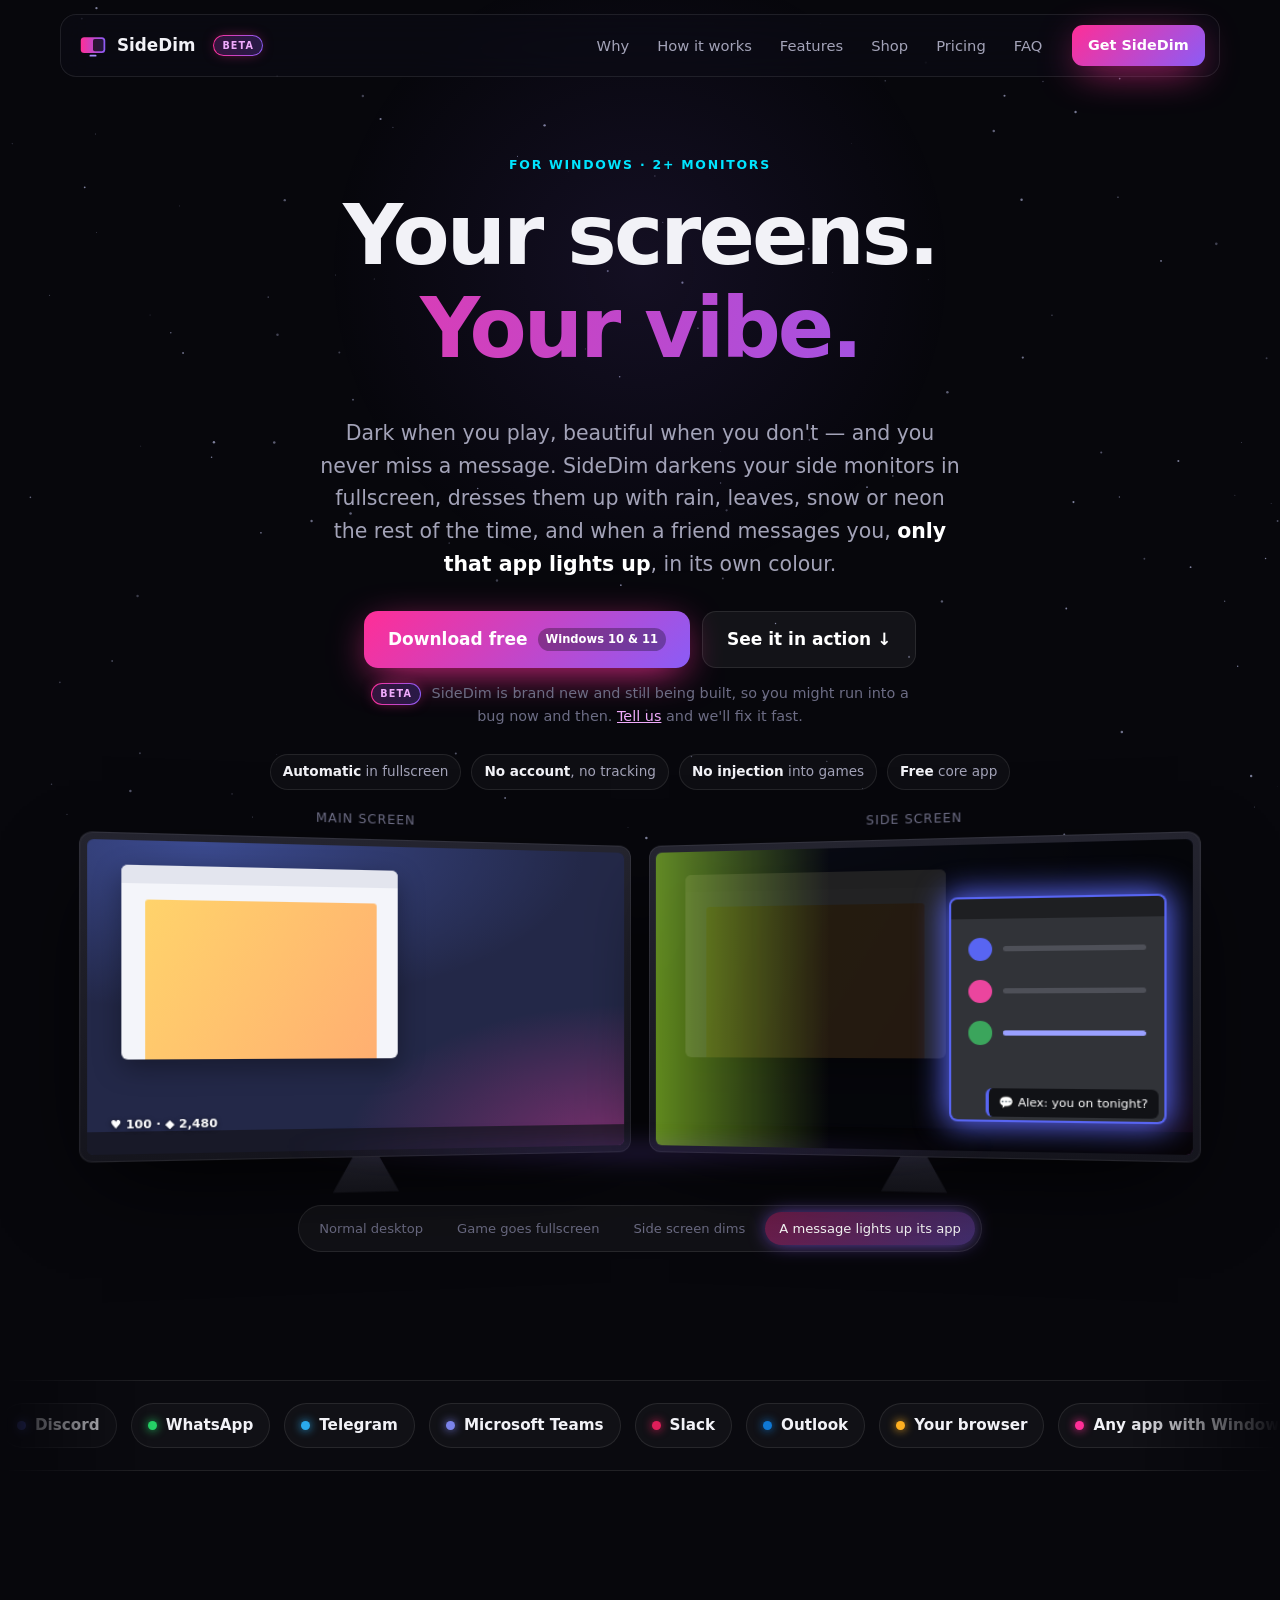
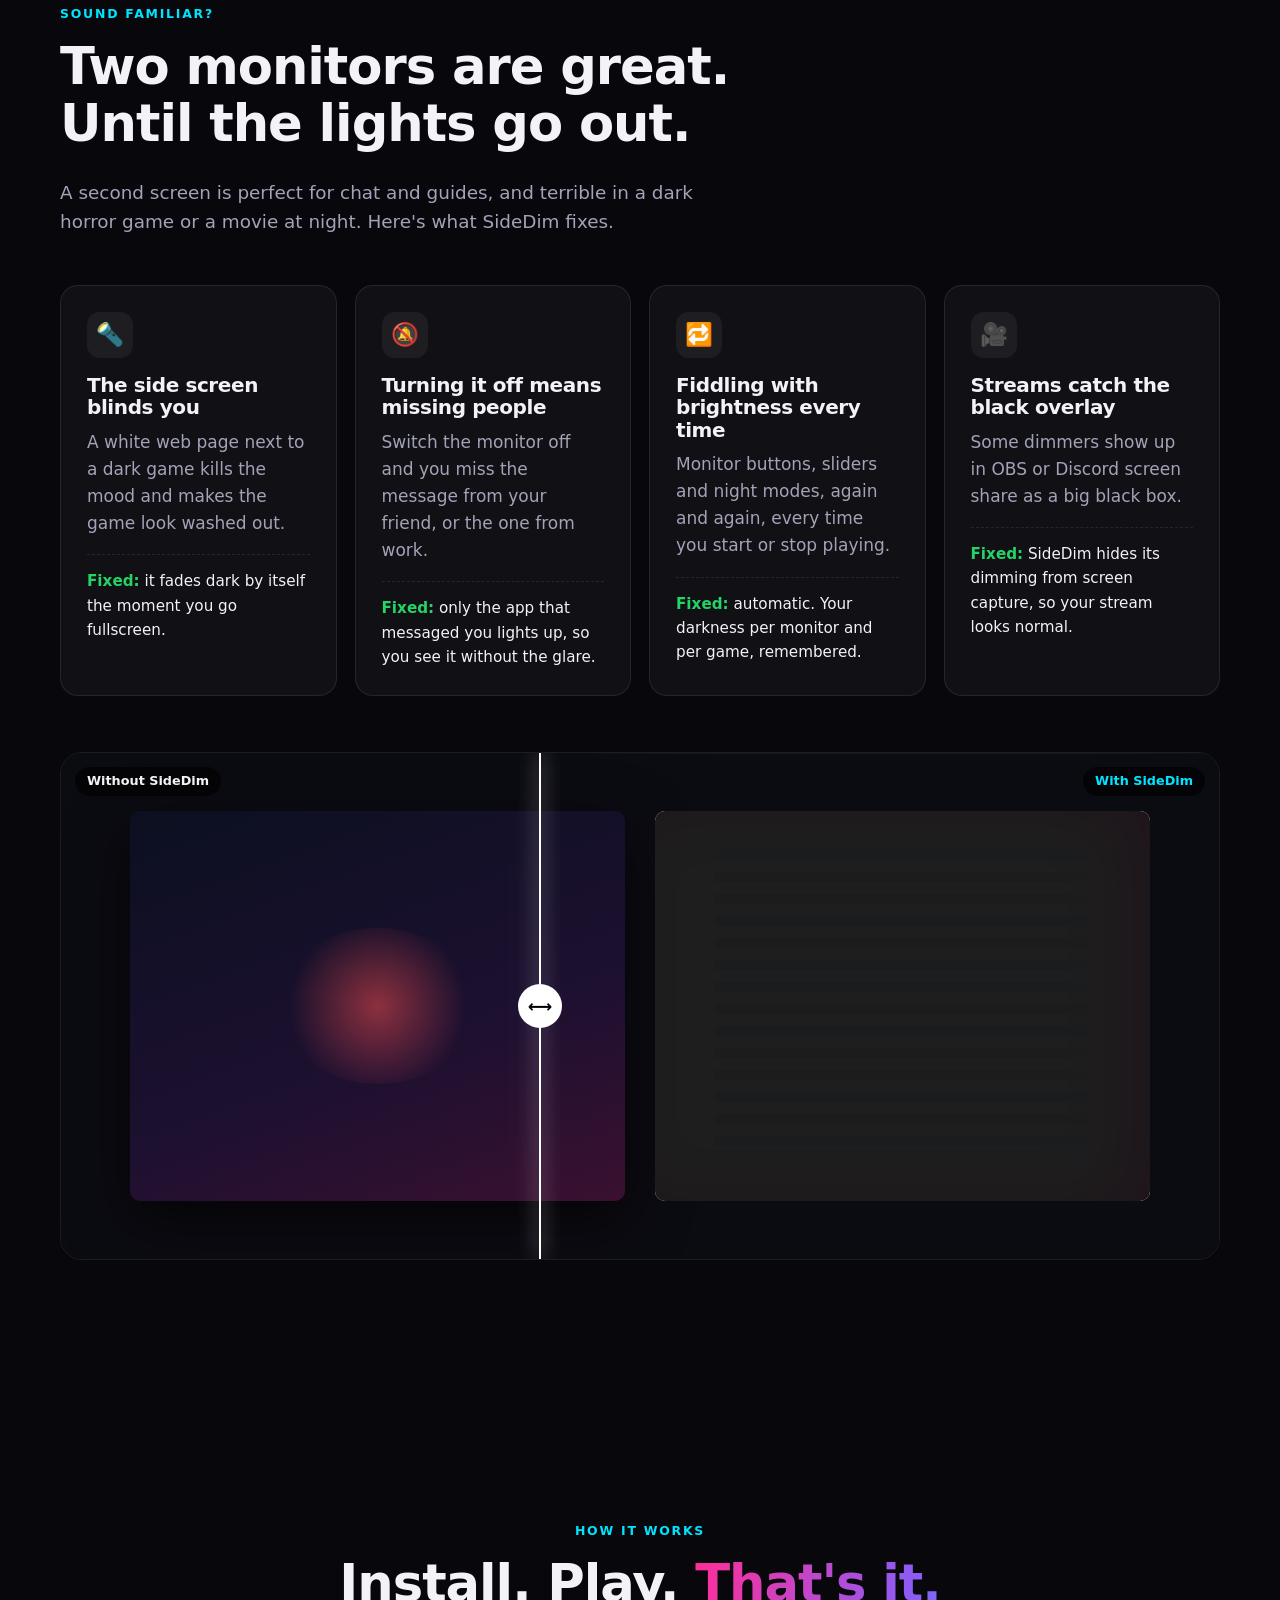
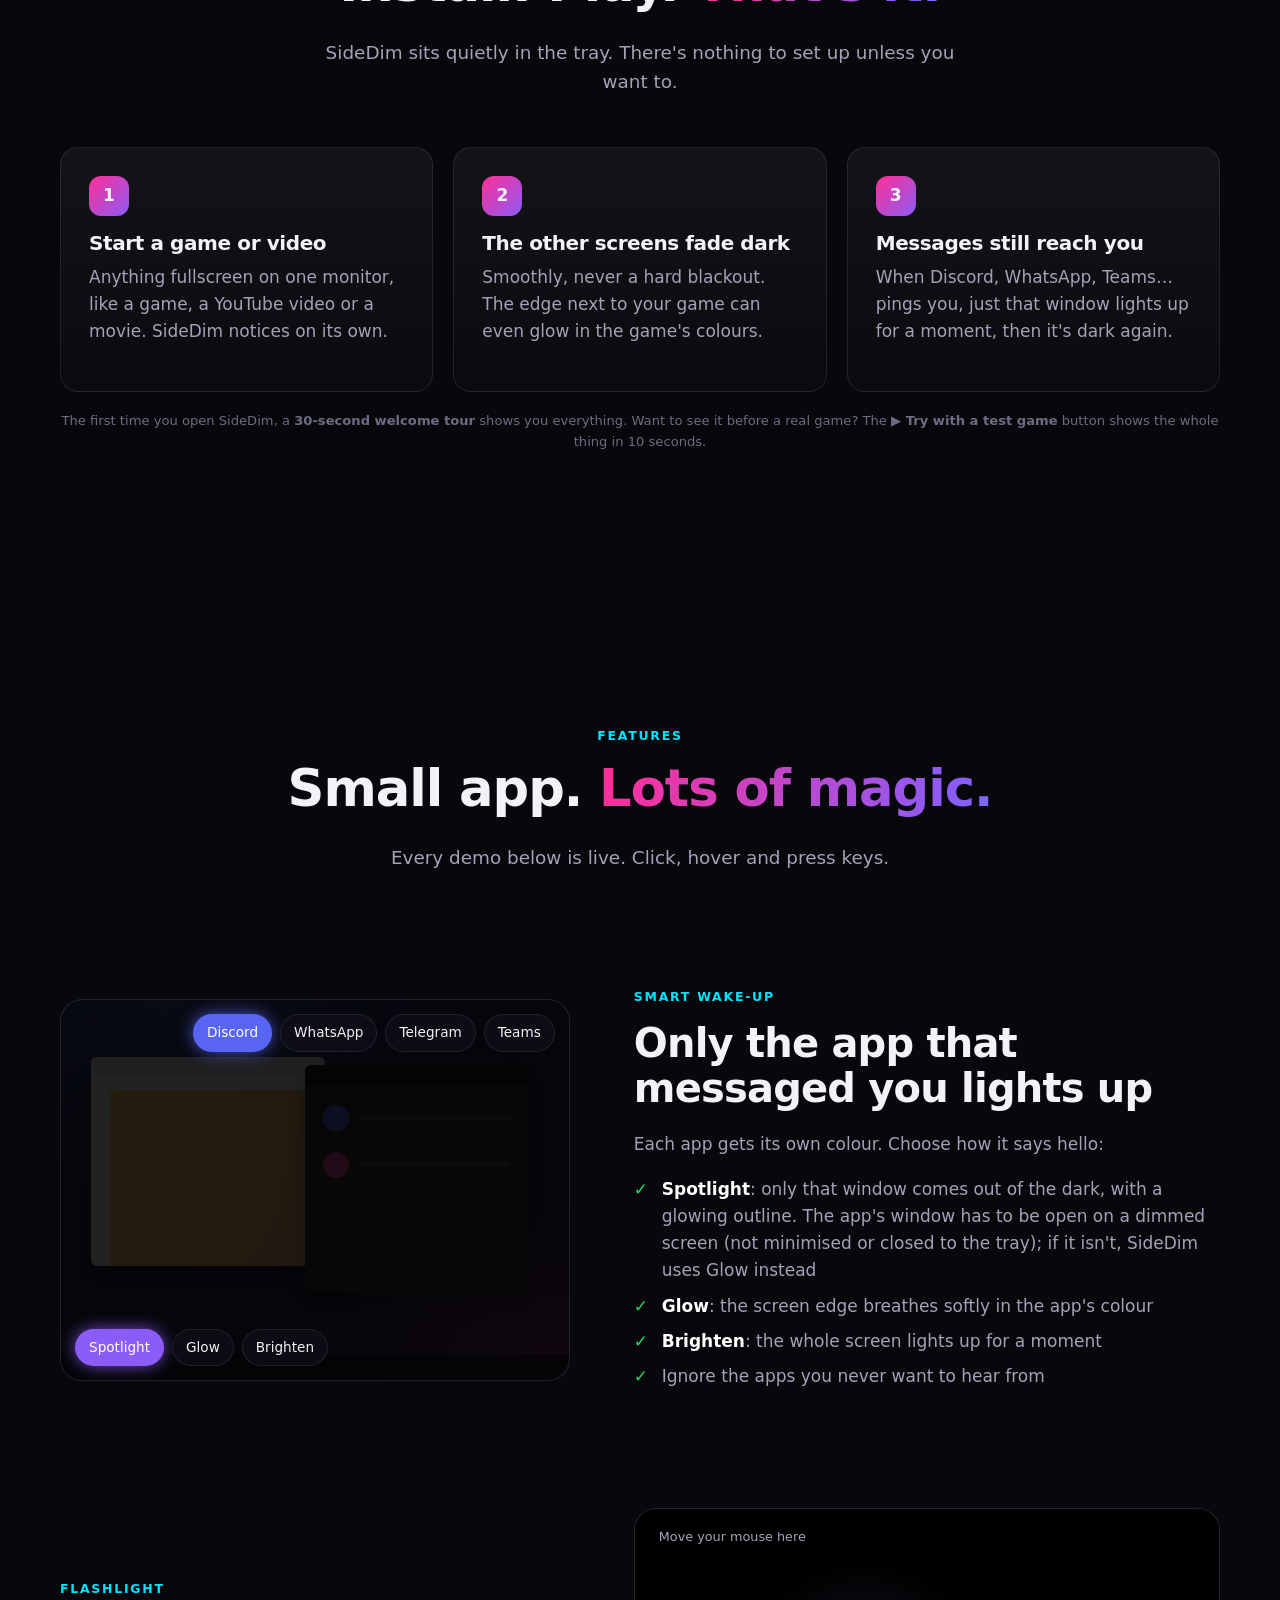
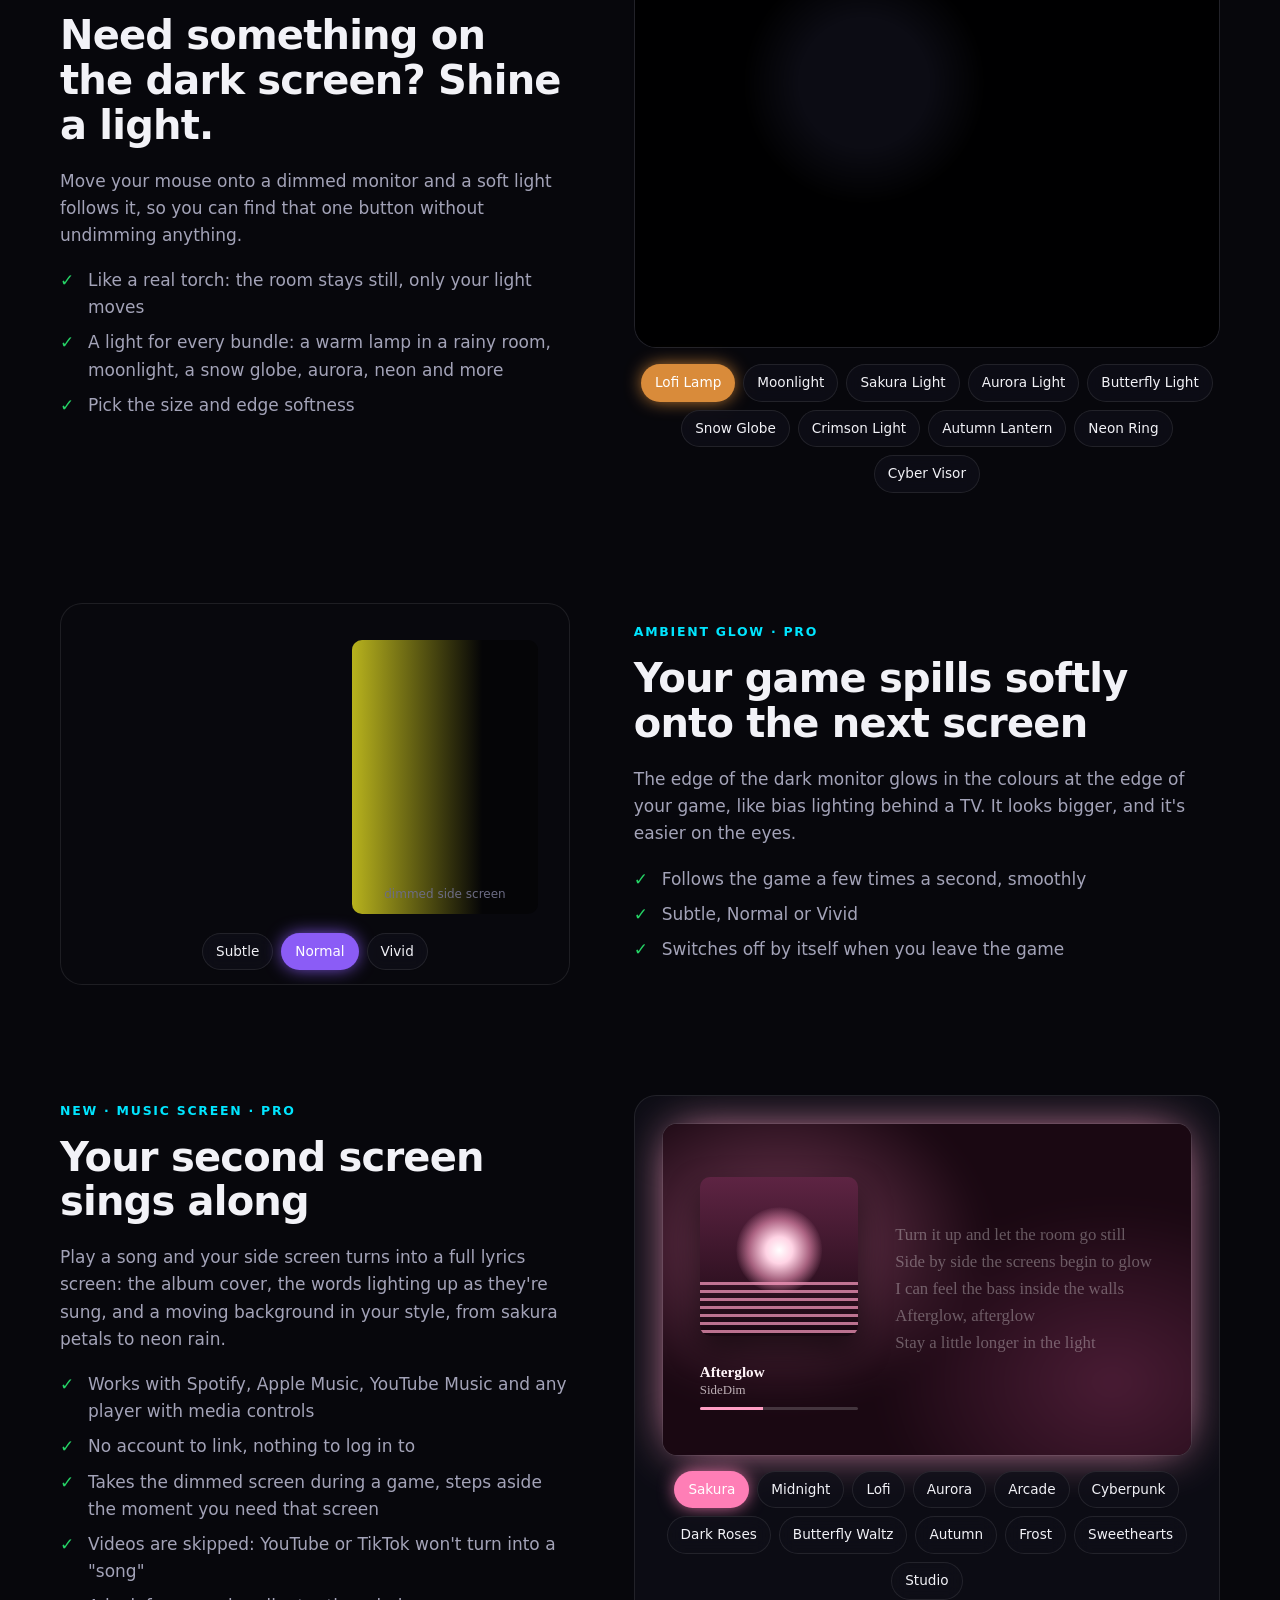
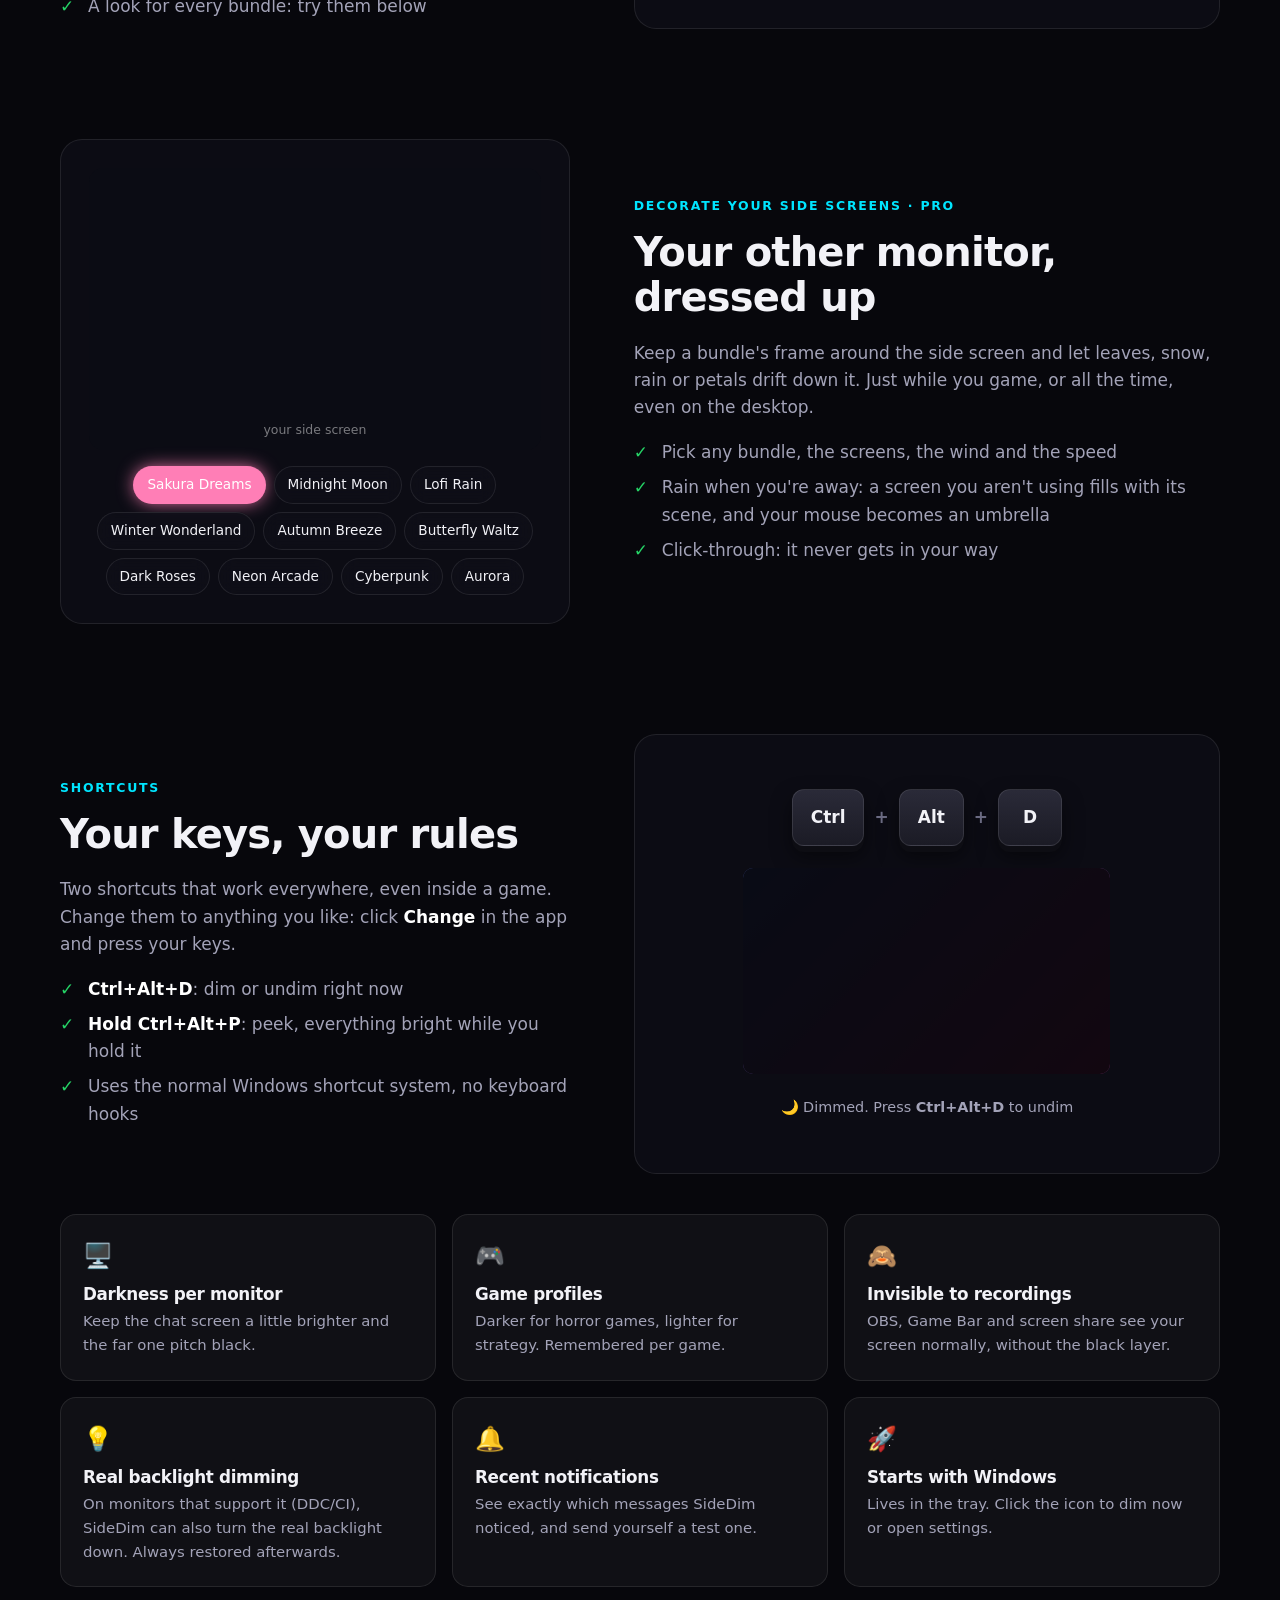
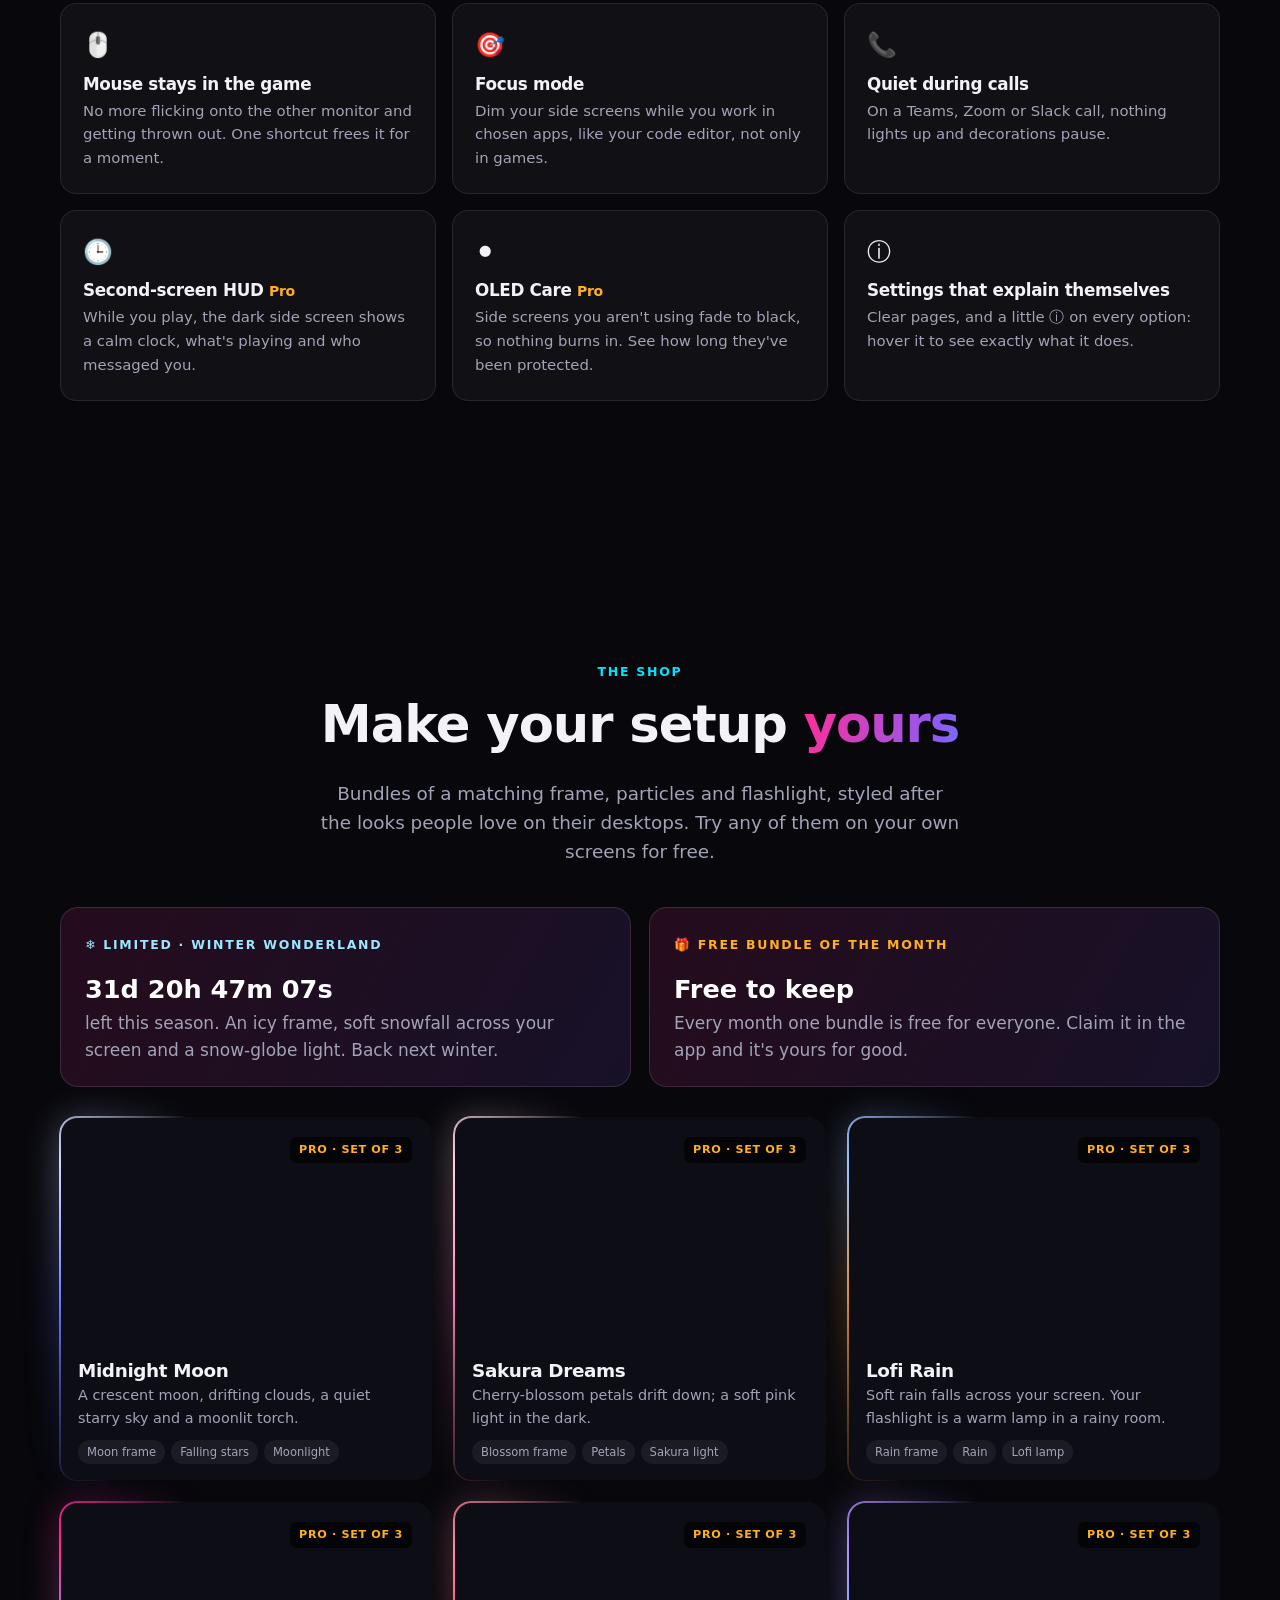
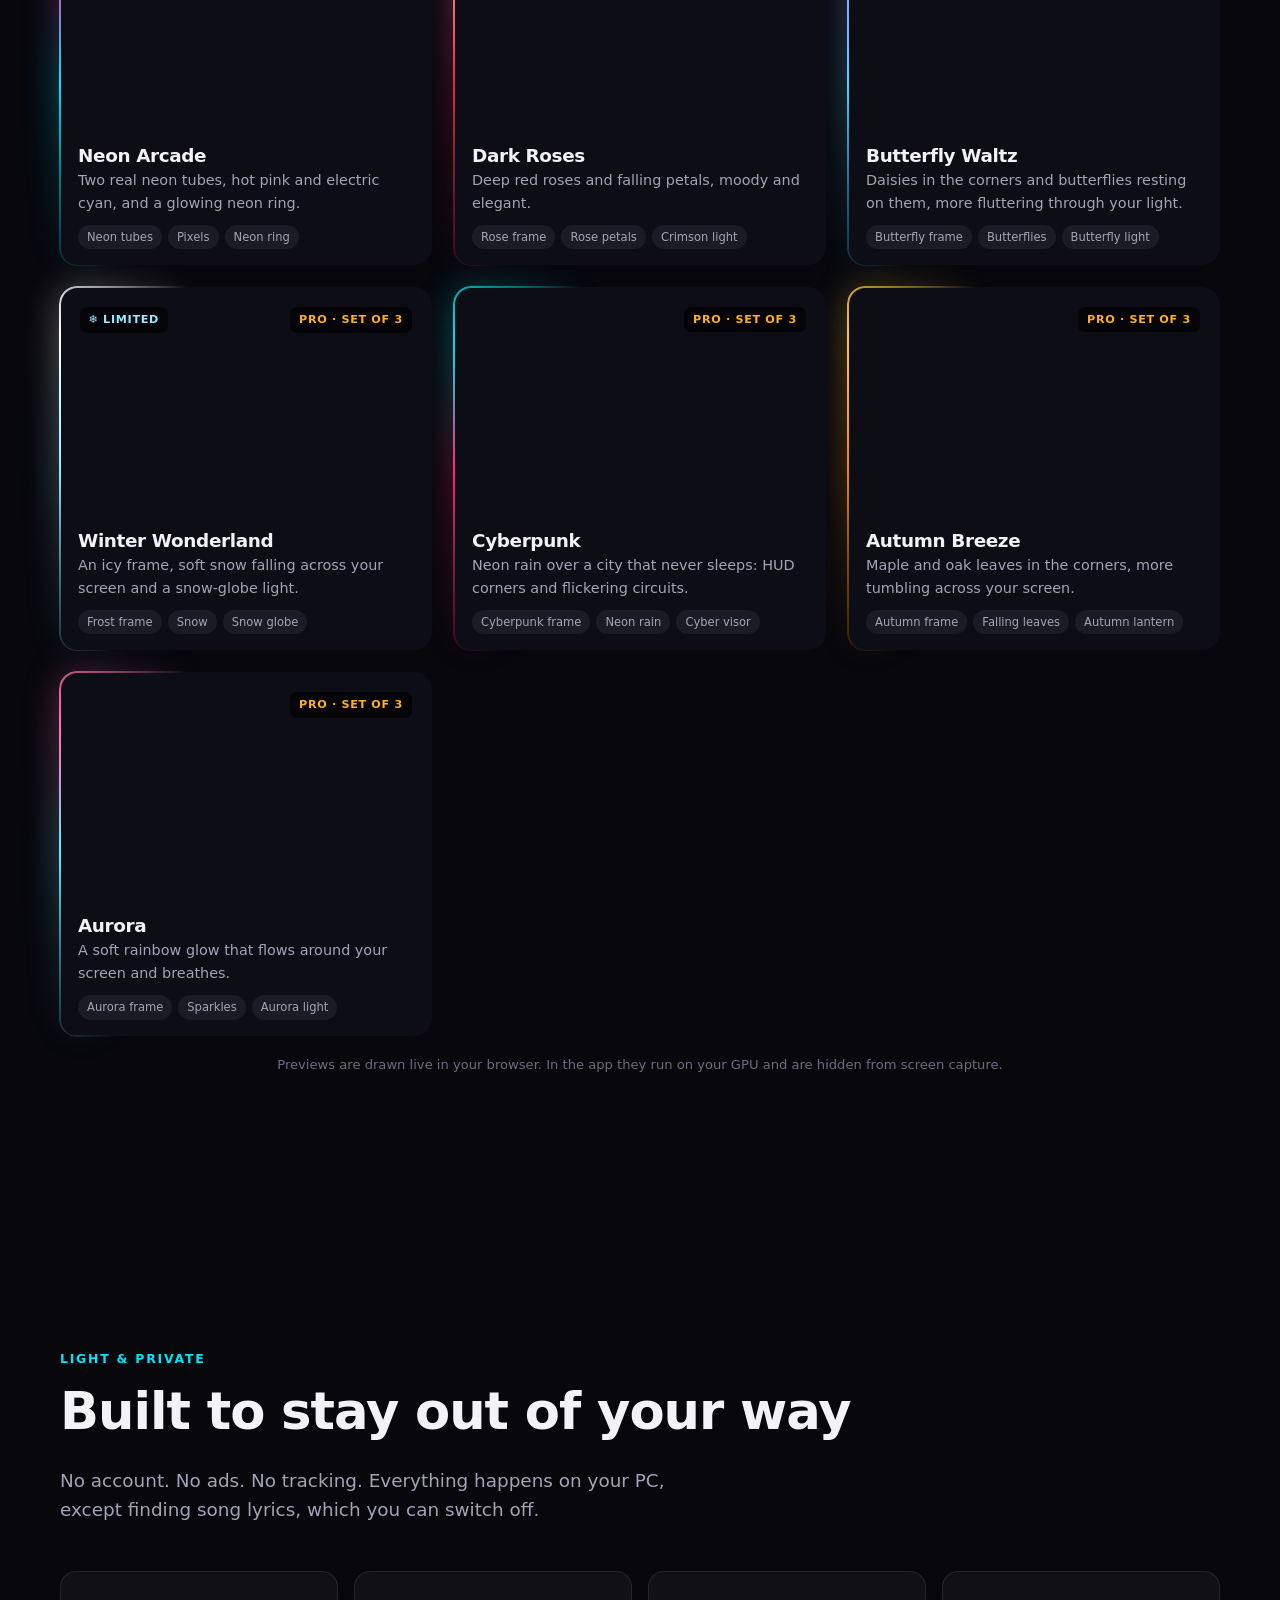
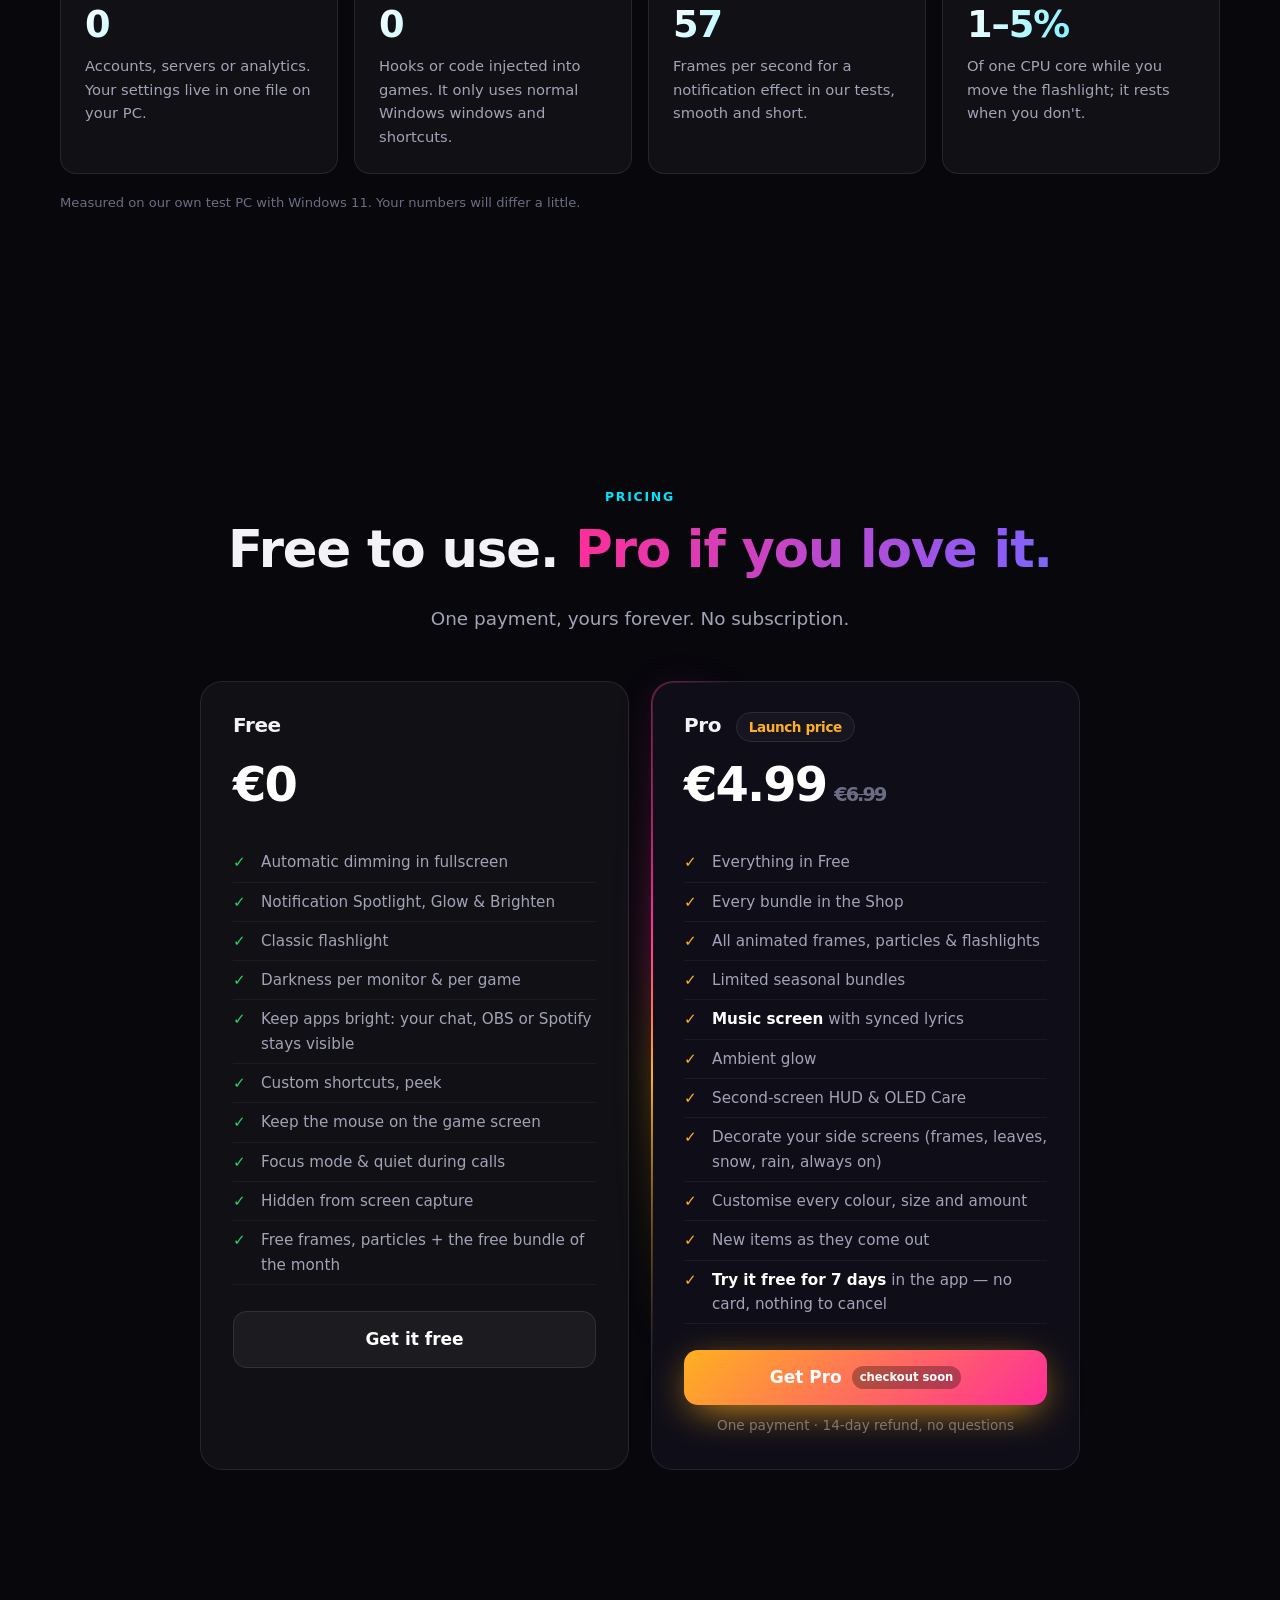
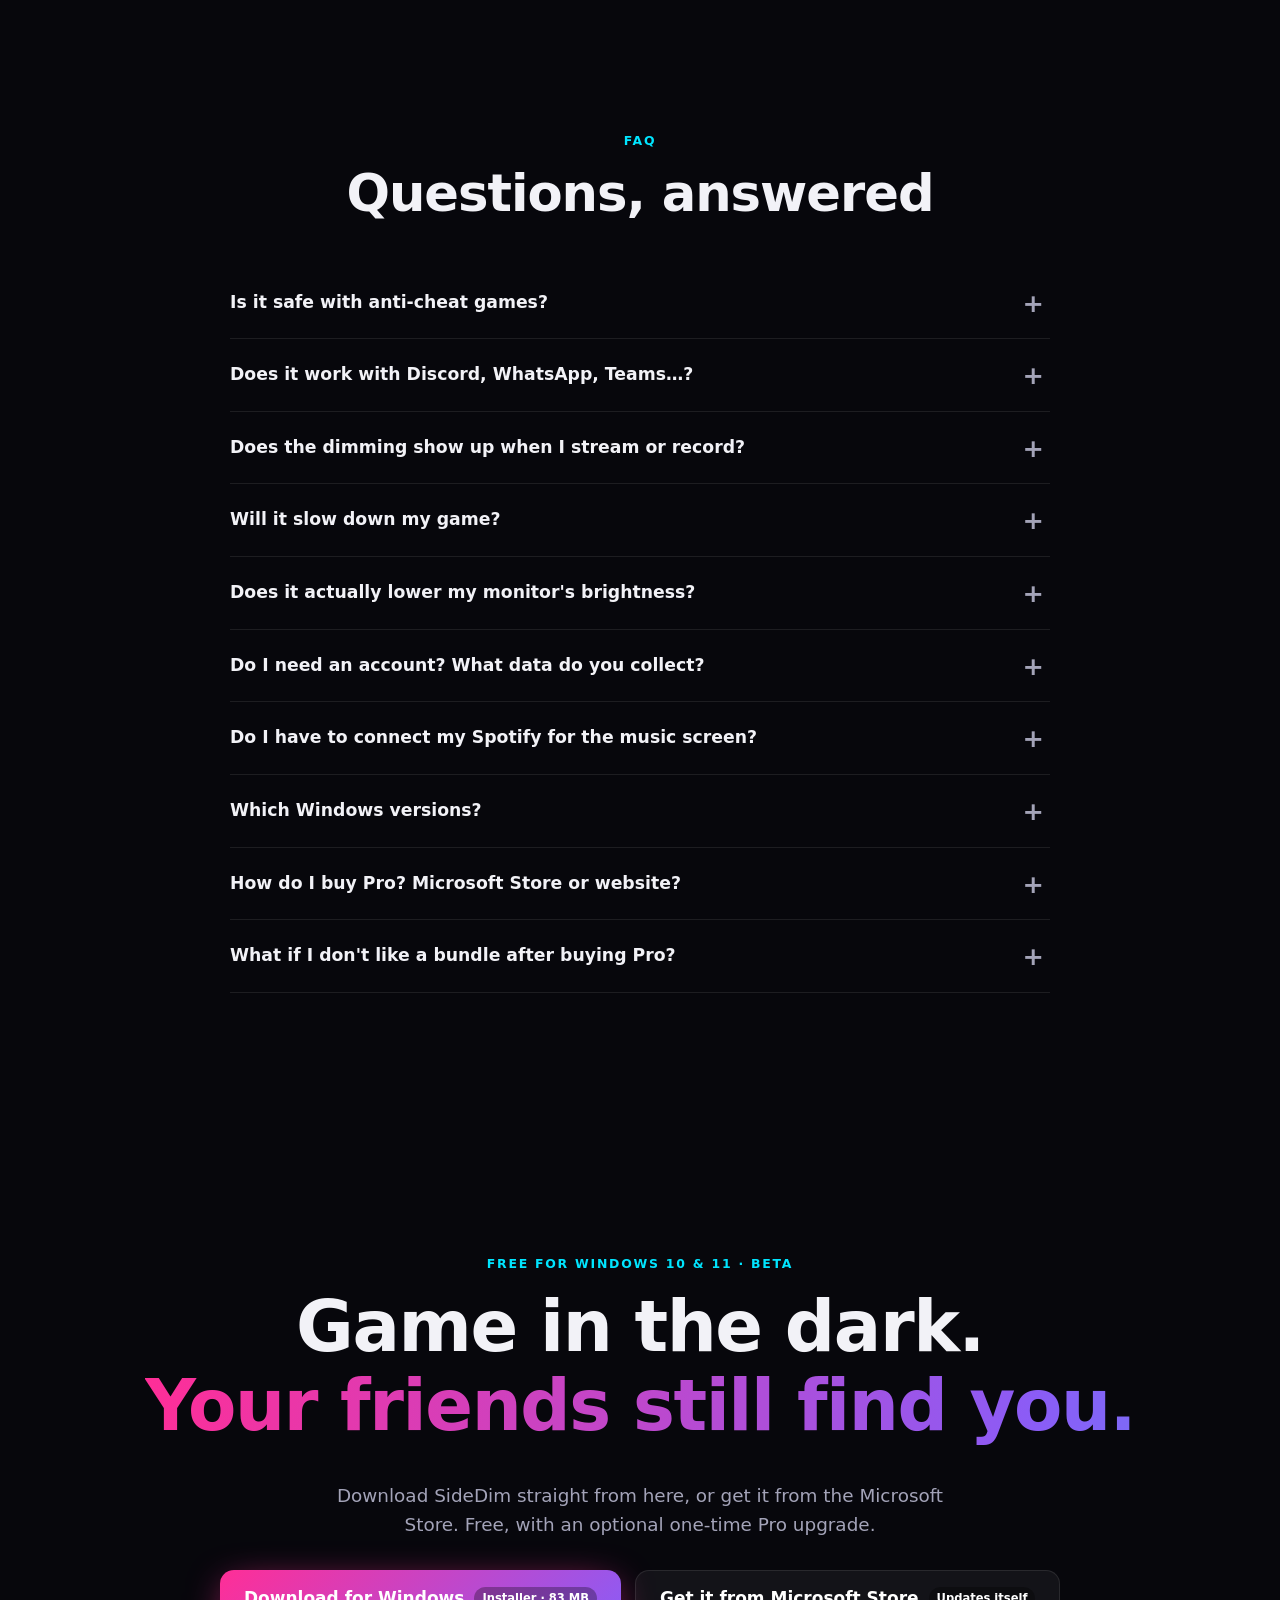
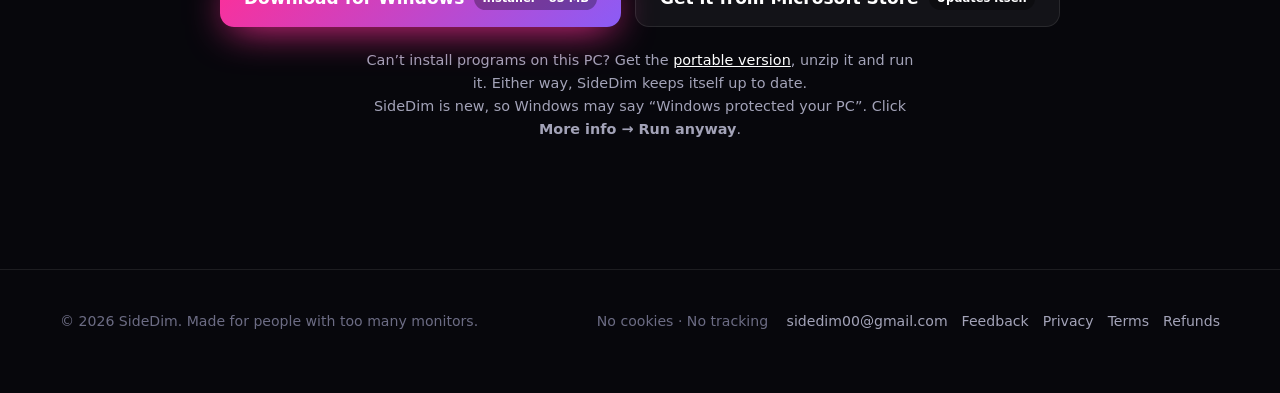
==== commit 6e99875c: "Update SideDim website (2026-11-18 00:25)" ====
--- a/index.html
+++ b/index.html
@@ -9,7 +9,7 @@
   <meta property="og:description" content="Dark when you play, beautiful when you don't, and you never miss a message.">
   <meta name="theme-color" content="#07070c">
   <link rel="icon" href="data:image/svg+xml,%3Csvg xmlns='http://www.w3.org/2000/svg' viewBox='0 0 32 32'%3E%3Cdefs%3E%3ClinearGradient id='g' x1='0' x2='1'%3E%3Cstop offset='0' stop-color='%23ff2e97'/%3E%3Cstop offset='1' stop-color='%238b5cf6'/%3E%3C/linearGradient%3E%3C/defs%3E%3Crect x='2' y='6' width='28' height='18' rx='4' fill='url(%23g)'/%3E%3Crect x='16' y='8' width='12' height='14' rx='2' fill='%2307070c' opacity='.8'/%3E%3Crect x='12' y='26' width='8' height='2' rx='1' fill='%23a78bfa'/%3E%3C/svg%3E">
-  <link rel="stylesheet" href="styles.css?v=18">
+  <link rel="stylesheet" href="styles.css?v=19">
 </head>
 <body>
   <canvas class="stars-bg" id="starsBg" aria-hidden="true"></canvas>
@@ -19,7 +19,7 @@
   <header class="nav">
     <a class="brand" href="#top" aria-label="SideDim home">
       <svg viewBox="0 0 32 32" aria-hidden="true"><defs><linearGradient id="lg" x1="0" x2="1"><stop offset="0" stop-color="#ff2e97"/><stop offset="1" stop-color="#8b5cf6"/></linearGradient></defs><rect x="2" y="6" width="28" height="18" rx="4" fill="url(#lg)"/><rect x="16" y="8" width="12" height="14" rx="2" fill="#07070c" opacity=".8"/><rect x="12" y="26" width="8" height="2" rx="1" fill="#a78bfa"/></svg>
-      SideDim
+      SideDim <span class="beta-tag" title="SideDim is new and still being built">BETA</span>
     </a>
     <nav class="nav-links" aria-label="Sections">
       <a href="#problems">Why</a><a href="#how">How it works</a><a href="#features">Features</a><a href="#shop">Shop</a><a href="#pricing">Pricing</a><a href="#faq">FAQ</a>
@@ -44,9 +44,10 @@
             <a class="btn magnetic" href="#get">Download free <span class="soon">Windows 10 &amp; 11</span></a>
             <a class="btn ghost magnetic" href="#how">See it in action ↓</a>
           </div>
+          <p class="beta-note fade-up" style="animation-delay:.9s"><span class="beta-tag">BETA</span> SideDim is brand new and still being built, so you might run into a bug now and then. <a href="feedback.html">Tell us</a> and we'll fix it fast.</p>
           <div class="chips fade-up" style="animation-delay:1s">
             <span class="chip"><b>Automatic</b> in fullscreen</span>
-            <span class="chip"><b>No account</b>, no cloud</span>
+            <span class="chip"><b>No account</b>, no tracking</span>
             <span class="chip"><b>No injection</b> into games</span>
             <span class="chip"><b>Free</b> core app</span>
           </div>
@@ -196,20 +197,17 @@
             <p>Move your mouse onto a dimmed monitor and a soft light follows it, so you can find that one button without undimming anything.</p>
             <ul>
               <li>Like a real torch: the room stays still, only your light moves</li>
-              <li>Themed lights: a warm lamp in a rainy room, moonlight, sakura, neon</li>
+              <li>A light for every bundle: a warm lamp in a rainy room, moonlight, a snow globe, aurora, neon and more</li>
               <li>Pick the size and edge softness</li>
             </ul>
           </div>
-          <div class="stage lstage reveal" id="lStage">
-            <canvas id="lCanvas"></canvas>
-            <div class="dark"></div><div class="ring"></div>
-            <div class="stage-ui">
-              <button class="pill on" data-scene="rain" style="--pc:#d98b3a">Lofi Lamp</button>
-              <button class="pill" data-scene="stars" style="--pc:#6d7cff">Moonlight</button>
-              <button class="pill" data-scene="sakura" style="--pc:#ff7eb6">Sakura</button>
-              <button class="pill" data-scene="neon" style="--pc:#00e5ff">Neon Ring</button>
-            </div>
-            <span class="hint">Move your mouse here</span>
+          <div class="reveal">
+            <div class="stage lstage" id="lStage">
+              <canvas id="lCanvas"></canvas>
+              <div class="dark"></div><div class="ring"></div>
+              <span class="hint">Move your mouse here</span>
+            </div>
+            <div class="d-pills" id="lPills" role="group" aria-label="Pick a flashlight"></div>
           </div>
         </div>
 
@@ -236,27 +234,56 @@
           </div>
         </div>
 
+        <!-- music screen -->
+        <div class="feature">
+          <div class="f-text reveal">
+            <span class="eyebrow">New · Music screen · Pro</span>
+            <h2 style="font-size:clamp(1.7rem,3.4vw,2.5rem)">Your second screen sings along</h2>
+            <p>Play a song and your side screen turns into a full lyrics screen: the album cover, the words lighting up as they're sung, and a moving background in your style, from sakura petals to neon rain.</p>
+            <ul>
+              <li>Works with Spotify, Apple Music, YouTube Music and any player with media controls</li>
+              <li>No account to link, nothing to log in to</li>
+              <li>Takes the dimmed screen during a game, steps aside the moment you need that screen</li>
+              <li>Videos are skipped: YouTube or TikTok won't turn into a "song"</li>
+              <li>A look for every bundle: try them below</li>
+            </ul>
+          </div>
+          <div class="stage mstage reveal">
+            <div class="m-screen" id="mScreen" aria-hidden="true">
+              <div class="m-bg"></div>
+              <canvas id="mCanvas"></canvas>
+              <div class="m-cover"><div class="m-sun"></div></div>
+              <div class="m-meta"><b>Afterglow</b><span>SideDim</span><i class="m-bar"><i></i></i></div>
+              <div class="m-lines">
+                <p>Turn it up and let the room go still</p>
+                <p>Side by side the screens begin to glow</p>
+                <p>I can feel the bass inside the walls</p>
+                <p>Afterglow, afterglow</p>
+                <p>Stay a little longer in the light</p>
+              </div>
+            </div>
+            <div class="d-pills" id="mPills" role="group" aria-label="Pick a music screen theme"></div>
+          </div>
+        </div>
+
         <!-- decorate -->
         <div class="feature">
           <div class="f-text reveal">
             <span class="eyebrow">Decorate your side screens · Pro</span>
             <h2 style="font-size:clamp(1.7rem,3.4vw,2.5rem)">Your other monitor, dressed up</h2>
-            <p>Keep your favourite frame around the side screen and let leaves, snow or stars drift down it. Just while you game, or all the time, even on the desktop.</p>
-            <ul>
-              <li>Any frame and particle pack from the Shop</li>
-              <li>"While dimmed" or "Always"</li>
+            <p>Keep a bundle's frame around the side screen and let leaves, snow, rain or petals drift down it. Just while you game, or all the time, even on the desktop.</p>
+            <ul>
+              <li>Pick any bundle, the screens, the wind and the speed</li>
+              <li>Rain when you're away: a screen you aren't using fills with its scene, and your mouse becomes an umbrella</li>
               <li>Click-through: it never gets in your way</li>
             </ul>
           </div>
           <div class="stage dstage reveal" aria-hidden="true">
-            <div class="d-screen">
-              <span class="leaf" style="--x:12%;--t:7s;--dl:0s">🍂</span>
-              <span class="leaf" style="--x:34%;--t:9s;--dl:2s">🍁</span>
-              <span class="leaf" style="--x:58%;--t:8s;--dl:4s">🍂</span>
-              <span class="leaf" style="--x:80%;--t:10s;--dl:1s">🍁</span>
-              <span class="leaf" style="--x:46%;--t:11s;--dl:6s">🍂</span>
+            <div class="d-screen" id="dScreen">
+              <canvas id="dCanvas"></canvas>
               <div class="note">your side screen</div>
             </div>
+            <div class="d-pills" id="dPills" role="group" aria-label="Pick a bundle"></div>
           </div>
         </div>
 
@@ -286,6 +313,12 @@
           <div class="mini-f reveal" style="--d:.15s"><span class="em">💡</span><h3>Real backlight dimming</h3><p>On monitors that support it (DDC/CI), SideDim can also turn the real backlight down. Always restored afterwards.</p></div>
           <div class="mini-f reveal" style="--d:.2s"><span class="em">🔔</span><h3>Recent notifications</h3><p>See exactly which messages SideDim noticed, and send yourself a test one.</p></div>
           <div class="mini-f reveal" style="--d:.25s"><span class="em">🚀</span><h3>Starts with Windows</h3><p>Lives in the tray. Click the icon to dim now or open settings.</p></div>
+          <div class="mini-f reveal"><span class="em">🖱️</span><h3>Mouse stays in the game</h3><p>No more flicking onto the other monitor and getting thrown out. One shortcut frees it for a moment.</p></div>
+          <div class="mini-f reveal" style="--d:.05s"><span class="em">🎯</span><h3>Focus mode</h3><p>Dim your side screens while you work in chosen apps, like your code editor, not only in games.</p></div>
+          <div class="mini-f reveal" style="--d:.1s"><span class="em">📞</span><h3>Quiet during calls</h3><p>On a Teams, Zoom or Slack call, nothing lights up and decorations pause.</p></div>
+          <div class="mini-f reveal" style="--d:.15s"><span class="em">🕒</span><h3>Second-screen HUD <small style="color:var(--amber)">Pro</small></h3><p>While you play, the dark side screen shows a calm clock, what's playing and who messaged you.</p></div>
+          <div class="mini-f reveal" style="--d:.2s"><span class="em">⚫</span><h3>OLED Care <small style="color:var(--amber)">Pro</small></h3><p>Side screens you aren't using fade to black, so nothing burns in. See how long they've been protected.</p></div>
+          <div class="mini-f reveal" style="--d:.25s"><span class="em">ⓘ</span><h3>Settings that explain themselves</h3><p>Clear pages, and a little ⓘ on every option: hover it to see exactly what it does.</p></div>
         </div>
       </div>
     </section>
@@ -300,7 +333,7 @@
         </div>
 
         <div class="promo">
-          <div class="reveal"><span class="eyebrow" style="color:#9be7ff">❄ Limited · Winter Wonderland</span><div class="count" id="winterCount">-</div><p style="margin:0">left this season. Frost frame, snowfall and a snow-globe light. Back next winter.</p></div>
+          <div class="reveal"><span class="eyebrow" style="color:#9be7ff">❄ Limited · Winter Wonderland</span><div class="count" id="winterCount">-</div><p style="margin:0">left this season. An icy frame, soft snowfall across your screen and a snow-globe light. Back next winter.</p></div>
           <div class="reveal" style="--d:.1s"><span class="eyebrow" style="color:var(--amber)">🎁 Free bundle of the month</span><div class="count">Free to keep</div><p style="margin:0">Every month one bundle is free for everyone. Claim it in the app and it's yours for good.</p></div>
         </div>
 
@@ -315,7 +348,7 @@
         <div class="reveal">
           <span class="eyebrow">Light & private</span>
           <h2>Built to stay out of your way</h2>
-          <p class="lead">No account. No cloud. No ads. No tracking. Everything happens on your PC.</p>
+          <p class="lead">No account. No ads. No tracking. Everything happens on your PC, except finding song lyrics, which you can switch off.</p>
         </div>
         <div class="stats">
           <div class="stat reveal"><div class="n">0</div><p>Accounts, servers or analytics. Your settings live in one file on your PC.</p></div>
@@ -345,6 +378,8 @@
               <li>Darkness per monitor & per game</li>
               <li>Keep apps bright: your chat, OBS or Spotify stays visible</li>
               <li>Custom shortcuts, peek</li>
+              <li>Keep the mouse on the game screen</li>
+              <li>Focus mode & quiet during calls</li>
               <li>Hidden from screen capture</li>
               <li>Free frames, particles + the free bundle of the month</li>
             </ul>
@@ -357,8 +392,10 @@
               <li>Every bundle in the Shop</li>
               <li>All animated frames, particles & flashlights</li>
               <li>Limited seasonal bundles</li>
+              <li><b style="color:#fff">Music screen</b> with synced lyrics</li>
               <li>Ambient glow</li>
-              <li>Decorate your side screens (frames & falling leaves, always on)</li>
+              <li>Second-screen HUD & OLED Care</li>
+              <li>Decorate your side screens (frames, leaves, snow, rain, always on)</li>
               <li>Customise every colour, size and amount</li>
               <li>New items as they come out</li>
               <li><b style="color:#fff">Try it free for 7 days</b> in the app — no card, nothing to cancel</li>
@@ -380,9 +417,10 @@
           <details><summary>Does the dimming show up when I stream or record?</summary><p>No, not by default. SideDim hides its layers from screen capture, so OBS, Game Bar and Discord screen share record your screens normally. You can turn this off if you <i>want</i> the dimming in your video.</p></details>
           <details><summary>Will it slow down my game?</summary><p>It's built to be tiny. Dimming is a still, see-through layer the GPU draws for free. The effects use a few percent of one CPU core while they play, then rest. It never runs on the monitor with your game.</p></details>
           <details><summary>Does it actually lower my monitor's brightness?</summary><p>By default it darkens with a layer, which works on every monitor. If your monitor supports DDC/CI you can also let SideDim turn down the real backlight. It's always put back, even after a crash.</p></details>
-          <details><summary>Do I need an account? What data do you collect?</summary><p>No account. We don't collect anything: no analytics, no telemetry. Settings are stored in a small file on your PC.</p></details>
+          <details><summary>Do I need an account? What data do you collect?</summary><p>No account. We don't collect anything: no analytics, no telemetry. Settings are stored in a small file on your PC. The only thing that ever goes online is the music screen looking up lyrics and a sharp album cover, using just the song's name and artist (from the free LRCLIB library and Apple's iTunes search). You can switch that off. See the <a href="privacy.html">privacy page</a>.</p></details>
+          <details><summary>Do I have to connect my Spotify for the music screen?</summary><p>No. SideDim reads what's playing from Windows' own media controls, the same ones your keyboard's play/pause keys use. So it works with Spotify, Apple Music, YouTube Music and most players without logging in to anything. Normal videos (YouTube, TikTok, Netflix) are skipped, so watching a video won't take over your screen.</p></details>
           <details><summary>Which Windows versions?</summary><p>Windows 11, and Windows 10 (version 2004 or newer). You need two or more monitors to get the most out of it.</p></details>
-          <details><summary>How do I buy Pro? Microsoft Store or website?</summary><p>Both versions are the same app. <b>Microsoft Store version:</b> click <i>Get Pro</i> in the app and pay through Microsoft. Your Pro stays tied to your Microsoft account, even on a new PC. <b>Website version:</b> every copy includes the 7-day free trial. Website checkout opens soon on our <a href="buy.html">Pro page</a>: your personal license key will arrive by email, no account needed. Until then, the Microsoft Store version sells Pro. Lost it? Search your inbox for "SideDim", or email us and we'll send it again.</p></details>
+          <details><summary>How do I buy Pro? Microsoft Store or website?</summary><p>Both versions are the same app. <b>Microsoft Store version:</b> click <i>Get Pro</i> in the app and pay through Microsoft. Your Pro stays tied to your Microsoft account, even on a new PC. <b>Website version:</b> every copy includes the 7-day free trial. Website checkout opens soon on our <a href="buy.html">Pro page</a>: your personal license key will arrive by email, no account needed. Right now Pro can't be bought yet in either version (coming soon), but the 7-day free trial works in both. Lost it? Search your inbox for "SideDim", or email us and we'll send it again.</p></details>
           <details><summary>What if I don't like a bundle after buying Pro?</summary><p>Pro unlocks everything in the Shop, so you can switch looks any time. And you can try any bundle on your own screens before buying anything.</p></details>
         </div>
       </div>
@@ -391,14 +429,12 @@
     <!-- ================= FINAL CTA ================= -->
     <section class="final" id="get">
       <div class="wrap reveal">
-        <span class="eyebrow">Free for Windows 10 &amp; 11</span>
+        <span class="eyebrow">Free for Windows 10 &amp; 11 · Beta</span>
         <h2>Game in the dark.<br><span class="grad-text">Your friends still find you.</span></h2>
         <p class="lead" style="margin:0 auto 30px">Download SideDim straight from here, or get it from the Microsoft Store. Free, with an optional one-time Pro upgrade.</p>
         <div class="get-options">
           <a class="btn magnetic" href="https://github.com/Danmad64/sidedim-releases/releases/download/v0.17.1/SideDimApp-win-Setup.exe">Download for Windows <span class="soon">Installer · 83 MB</span></a>
-          <!-- When the Store listing is live: replace this <span> with
-               <a class="btn ghost magnetic" href="https://apps.microsoft.com/detail/9P0WBP6XT6LK">Get it from Microsoft Store</a> -->
-          <span class="btn ghost disabled" aria-disabled="true">Microsoft Store <span class="soon">coming soon</span></span>
+          <a class="btn ghost magnetic" href="https://apps.microsoft.com/detail/9P0WBP6XT6LK" target="_blank" rel="noopener">Get it from Microsoft Store <span class="soon">Updates itself</span></a>
         </div>
         <p class="get-notes">
           Can’t install programs on this PC? Get the <a href="https://github.com/Danmad64/sidedim-releases/releases/download/v0.17.1/SideDimApp-win-Portable.zip">portable version</a>, unzip it and run it.
--- a/styles.css
+++ b/styles.css
@@ -319,9 +319,51 @@
 
 /* Decorate your side screens (Pro) demo */
 .dstage { display: block; padding: 28px; aspect-ratio: auto; }
-.d-screen { position: relative; width: 100%; aspect-ratio: 16 / 10; border-radius: 14px; overflow: hidden; background: radial-gradient(120% 90% at 50% 0%, #1a1530, #08070f); box-shadow: inset 0 0 0 2px #8b5cf6, inset 0 0 38px 6px rgba(139, 92, 246, .55), 0 0 40px -8px rgba(255, 46, 151, .5); animation: d-breathe 5s ease-in-out infinite; }
+.d-screen { position: relative; width: 100%; aspect-ratio: 16 / 10; border-radius: 14px; overflow: hidden; background: #0b0c14; }
+.d-screen canvas { position: absolute; inset: 0; width: 100%; height: 100%; display: block; }
 .d-screen .note { position: absolute; bottom: 10px; left: 0; right: 0; text-align: center; font-size: .78rem; color: rgba(255,255,255,.45); }
 .d-screen .leaf { position: absolute; top: -12%; left: var(--x); font-size: 1.4rem; animation: d-fall var(--t) linear var(--dl) infinite; opacity: .9; }
 @keyframes d-fall { 0% { top: -12%; transform: translateX(0) rotate(0); } 50% { transform: translateX(24px) rotate(180deg); } 100% { top: 108%; transform: translateX(-10px) rotate(360deg); } }
 @keyframes d-breathe { 50% { box-shadow: inset 0 0 0 2px #a78bfa, inset 0 0 46px 8px rgba(139, 92, 246, .7), 0 0 50px -6px rgba(255, 46, 151, .6); } }
 @media (prefers-reduced-motion: reduce) { .d-screen, .d-screen .leaf { animation: none; } }
+
+/* ---- music screen demo ---- */
+.mstage { display: block; padding: 28px; aspect-ratio: auto; }
+.m-screen { --m-a: #1a0812; --m-b: #5e2443; --m-c: #c0638e; --m-ink: #fff4f8; --m-glow: #ff9ec4; --m-font: Georgia, serif; --m-w: 400; --m-st: normal; --m-case: none; position: relative; width: 100%; aspect-ratio: 16 / 10; border-radius: 14px; overflow: hidden; background: var(--m-a); box-shadow: 0 0 0 1px rgba(255,255,255,.08), 0 0 50px -10px var(--m-glow); transition: box-shadow .5s; }
+.m-screen canvas { position: absolute; inset: 0; width: 100%; height: 100%; display: block; }
+.m-bg { position: absolute; inset: -20%; background: radial-gradient(40% 50% at 30% 40%, color-mix(in srgb, var(--m-c) 55%, transparent), transparent 70%), radial-gradient(45% 55% at 75% 70%, color-mix(in srgb, var(--m-b) 70%, transparent), transparent 70%), var(--m-a); filter: blur(12px); transition: background .6s; animation: m-drift 14s ease-in-out infinite alternate; }
+@keyframes m-drift { to { transform: translate(4%, -3%) scale(1.06); } }
+.m-cover { position: absolute; left: 7%; top: 16%; width: 30%; aspect-ratio: 1; border-radius: 10px; overflow: hidden; background: linear-gradient(var(--m-b), var(--m-a)); box-shadow: 0 14px 30px rgba(0,0,0,.55); z-index: 1; }
+.m-sun { position: absolute; left: 50%; top: 46%; width: 54%; aspect-ratio: 1; transform: translate(-50%, -50%); border-radius: 50%; background: radial-gradient(circle, #fff 0, color-mix(in srgb, var(--m-glow) 45%, #fff) 22%, color-mix(in srgb, var(--m-glow) 55%, transparent) 50%, transparent 72%); }
+.m-cover::after { content: ""; position: absolute; left: 0; right: 0; bottom: 0; height: 34%; background: repeating-linear-gradient(var(--m-glow) 0 3px, transparent 3px 8px); opacity: .7; }
+.m-meta { position: absolute; z-index: 1; left: 7%; top: 72%; width: 30%; color: var(--m-ink); font: 600 clamp(.7rem, 1.4vw, .95rem)/1.3 var(--m-font); }
+.m-meta span { display: block; font-weight: 400; opacity: .7; font-size: .85em; }
+.m-bar { display: block; margin-top: 8px; height: 3px; border-radius: 3px; background: rgba(255,255,255,.18); overflow: hidden; }
+.m-bar i { display: block; height: 100%; width: 40%; background: var(--m-glow); animation: m-progress 15s linear infinite; }
+@keyframes m-progress { from { width: 8%; } to { width: 92%; } }
+.m-lines { position: absolute; z-index: 1; left: 44%; right: 5%; top: 50%; transform: translateY(-50%); }
+.m-lines p { margin: .35em 0; color: rgba(255,255,255,.32); font: var(--m-st) var(--m-w) clamp(.72rem, 1.55vw, 1.05rem)/1.25 var(--m-font); text-transform: var(--m-case); transform-origin: left center; animation: m-sing 15s infinite; }
+.m-lines p:nth-child(2) { animation-delay: 3s; } .m-lines p:nth-child(3) { animation-delay: 6s; }
+.m-lines p:nth-child(4) { animation-delay: 9s; } .m-lines p:nth-child(5) { animation-delay: 12s; }
+@keyframes m-sing { 0%, 22%, 100% { color: rgba(255,255,255,.32); transform: scale(1); text-shadow: none; }
+  3%, 18% { color: var(--m-ink); transform: scale(1.08); text-shadow: 0 0 18px var(--m-glow); } }
+.m-screen.chroma .m-lines p { animation-name: m-sing-chroma; }
+@keyframes m-sing-chroma { 0%, 22%, 100% { color: rgba(255,255,255,.32); transform: scale(1); text-shadow: none; }
+  3%, 18% { color: var(--m-ink); transform: scale(1.08); text-shadow: -2px 0 #00e5ff, 2px 0 #ff2e97, 0 0 16px var(--m-glow); } }
+.m-screen.rainbow .m-lines p { animation-name: m-sing-rainbow; }
+@keyframes m-sing-rainbow { 0%, 22%, 100% { color: rgba(255,255,255,.32); transform: scale(1); text-shadow: none; }
+  3% { color: #ffb3d9; transform: scale(1.08); text-shadow: 0 0 18px #ff8ac8; } 10% { color: #b3f0ff; transform: scale(1.08); text-shadow: 0 0 18px #6fe6ff; } 18% { color: #d6c2ff; transform: scale(1.08); text-shadow: 0 0 18px #9b7cff; } }
+.m-unused-petal { position: absolute; top: -8%; left: var(--x); width: 12px; height: 7px; border-radius: 60% 0 60% 0; background: linear-gradient(135deg, #ffe0ec, #ff9ec4); opacity: .75; animation: m-fall var(--t) linear var(--dl) infinite; }
+@keyframes m-fall { to { transform: translate(-60px, 120vh) rotate(540deg); } }
+@media (prefers-reduced-motion: reduce) { .m-bg, .m-bar i, .m-lines p { animation: none; } .m-lines p:nth-child(3) { color: #fff; } }
+
+
+.d-pills { display: flex; flex-wrap: wrap; gap: 8px; justify-content: center; margin-top: 16px; }
+
+/* beta */
+.beta-tag { display: inline-block; vertical-align: middle; margin-left: 8px; padding: 2px 8px; border-radius: 99px; font-size: .6rem; font-weight: 800; letter-spacing: .12em;
+  border: 1px solid transparent; background: linear-gradient(rgba(30, 18, 52, .9), rgba(30, 18, 52, .9)) padding-box, linear-gradient(90deg, #ff2e97, #8b5cf6) border-box; color: #f0abfc;
+  box-shadow: 0 0 14px -4px rgba(255, 46, 151, .6); }
+.beta-note { margin: 14px auto 0; font-size: .9rem; color: var(--dim, #a3a3b8); max-width: 34rem; text-align: center; }
+.beta-note .beta-tag { margin: 0 6px 0 0; }
+.beta-note a { color: #f0abfc; }
